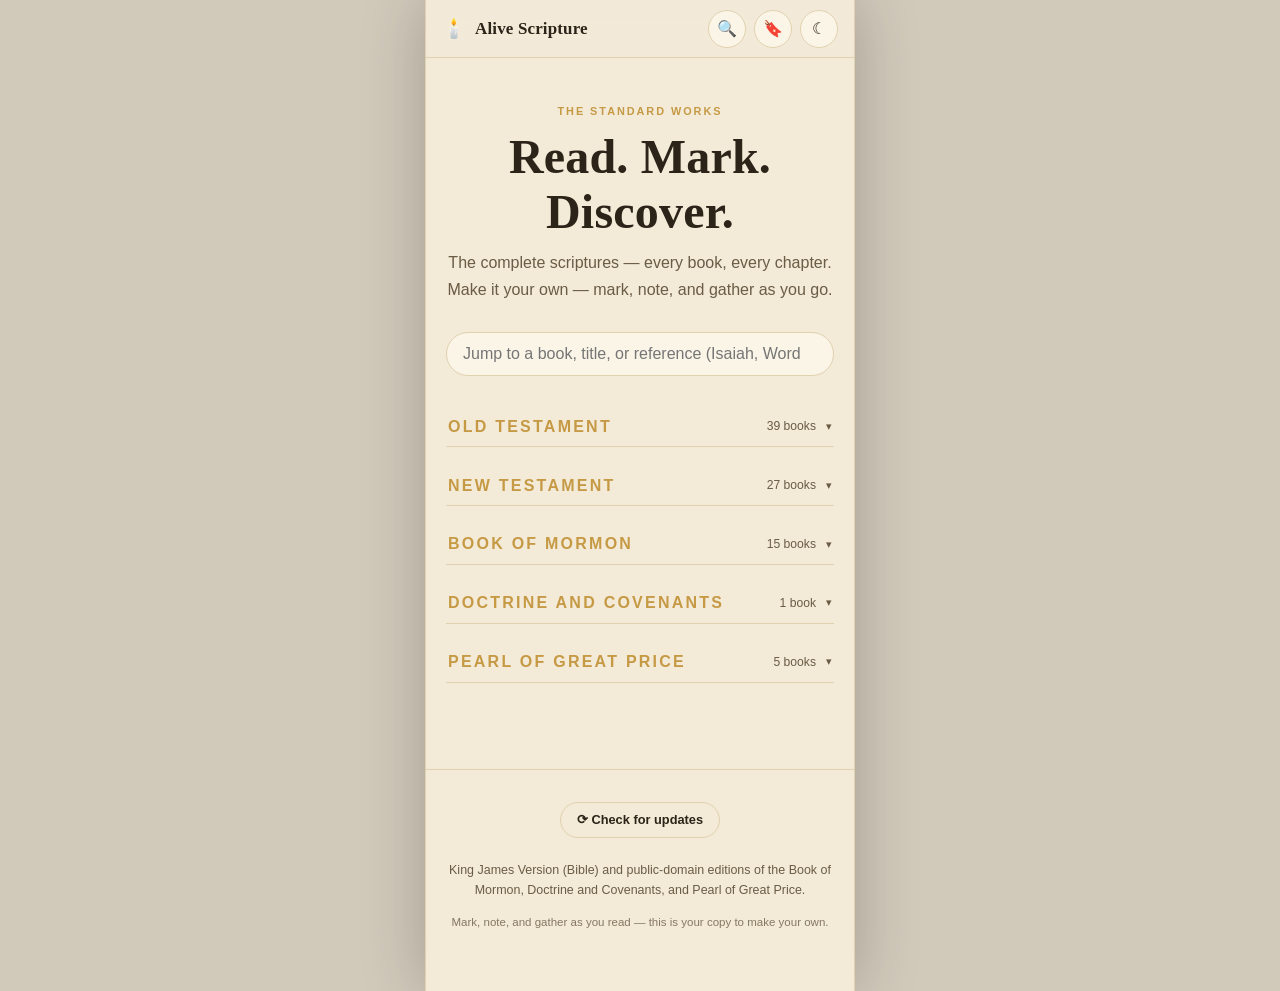
==== index.html @ 00871e20 "deploy 2026-08-01 14:36:02" ====
<!doctype html>
<html lang="en">
  <head>
    <meta charset="UTF-8" />
    <meta name="viewport" content="width=device-width, initial-scale=1.0, viewport-fit=cover" />
    <meta name="theme-color" content="#1c1410" />
    <link rel="apple-touch-icon" href="/apple-touch-icon.png" />
    <meta name="apple-mobile-web-app-capable" content="yes" />
    <meta name="apple-mobile-web-app-status-bar-style" content="black-translucent" />
    <meta name="apple-mobile-web-app-title" content="Scripture" />
    <title>Alive Scripture — read, mark, know</title>
    <meta
      name="description"
      content="Walk through the scriptures visually — scene by scene, character by character — to build memory and testimony of Christ."
    />
    <link rel="icon" href="data:image/svg+xml,%3Csvg xmlns='http://www.w3.org/2000/svg' viewBox='0 0 100 100'%3E%3Ctext y='.9em' font-size='90'%3E%F0%9F%95%AF%EF%B8%8F%3C/text%3E%3C/svg%3E" />
    <script type="module" crossorigin src="/assets/index-D3c5p1Cf.js"></script>
    <link rel="stylesheet" crossorigin href="/assets/index-Du_0ylmI.css">
  <link rel="manifest" href="/manifest.webmanifest"></head>
  <body>
    <div id="app"></div>
  </body>
</html>
---- assets/index-Du_0ylmI.css ----
:root{--king: #c69a45;--prophet: #5b8fb0;--priest: #8a6bbf;--enemy: #b5544a;--people: #6f9668;--glory: #e6c86e;--gold: #c69a45;--gold-soft: #d9b76a;--bg: #f3ead8;--bg-2: #efe3ca;--panel: #fbf5e7;--panel-2: #f6ecd6;--ink: #2c2418;--ink-soft: #6a5c45;--line: #e0d1af;--shadow: 0 8px 30px rgba(60, 44, 20, .12);--scripture: #372c1c;--serif: "Iowan Old Style", "Palatino Linotype", "Book Antiqua", Palatino, Georgia, "Times New Roman", serif;--sans: -apple-system, BlinkMacSystemFont, "Segoe UI", Roboto, Helvetica, Arial, sans-serif;--maxw: 760px;--radius: 16px}@media (prefers-color-scheme: dark){:root{--bg: #14110d;--bg-2: #191510;--panel: #201a13;--panel-2: #262019;--ink: #f0e7d6;--ink-soft: #b3a289;--line: #362c20;--shadow: 0 10px 34px rgba(0, 0, 0, .5);--scripture: #efe4d0;--gold: #d9b76a}}:root[data-theme=dark]{--bg: #14110d;--bg-2: #191510;--panel: #201a13;--panel-2: #262019;--ink: #f0e7d6;--ink-soft: #b3a289;--line: #362c20;--shadow: 0 10px 34px rgba(0, 0, 0, .5);--scripture: #efe4d0;--gold: #d9b76a}:root[data-theme=light]{--bg: #f3ead8;--bg-2: #efe3ca;--panel: #fbf5e7;--panel-2: #f6ecd6;--ink: #2c2418;--ink-soft: #6a5c45;--line: #e0d1af;--shadow: 0 8px 30px rgba(60, 44, 20, .12);--scripture: #372c1c;--gold: #c69a45}*{box-sizing:border-box}html,body{margin:0;padding:0}body{background:radial-gradient(1200px 700px at 50% -10%,var(--bg-2),transparent 70%),var(--bg);color:var(--ink);font-family:var(--sans);line-height:1.6;-webkit-font-smoothing:antialiased;text-rendering:optimizeLegibility;min-height:100vh}h1,h2,h3{font-family:var(--serif);font-weight:600;line-height:1.15;letter-spacing:.2px;margin:0}a{color:inherit;text-decoration:none}button{font:inherit;cursor:pointer}.wrap{max-width:var(--maxw);margin:0 auto;padding:0 20px}.eyebrow{font-family:var(--sans);text-transform:uppercase;letter-spacing:.18em;font-size:.68rem;font-weight:700;color:var(--gold)}.reveal{opacity:0;transform:translateY(18px);transition:opacity .7s ease,transform .7s cubic-bezier(.16,1,.3,1)}.reveal.in{opacity:1;transform:none}@media (prefers-reduced-motion: reduce){.reveal{opacity:1;transform:none;transition:none}}.verse-flash{animation:verseflash 1.8s ease-out;border-radius:6px}@keyframes verseflash{0%,15%{box-shadow:0 0 0 3px var(--gold);background:color-mix(in srgb,var(--gold) 20%,transparent)}to{box-shadow:0 0 0 3px transparent;background:transparent}}@media (min-width: 520px){body{background:color-mix(in srgb,var(--bg) 86%,black)}#app{max-width:430px;margin:0 auto;min-height:100vh;background:var(--bg);border-left:1px solid var(--line);border-right:1px solid var(--line);box-shadow:0 0 60px #00000038}}.bar.svelte-yic9pk{position:sticky;top:0;z-index:50;display:flex;align-items:center;justify-content:space-between;gap:12px;padding:.6rem 16px;background:color-mix(in srgb,var(--bg) 82%,transparent);-webkit-backdrop-filter:blur(12px);backdrop-filter:blur(12px);border-bottom:1px solid var(--line)}.brand.svelte-yic9pk{display:flex;align-items:center;gap:9px;min-width:0;background:none;border:none;padding:0;color:var(--ink);cursor:pointer}.brand.svelte-yic9pk .flame:where(.svelte-yic9pk){font-size:1.2rem;flex:0 0 auto;line-height:1}.brand.svelte-yic9pk .name:where(.svelte-yic9pk){font-family:var(--serif);font-weight:600;font-size:1.06rem;letter-spacing:.01em;white-space:nowrap;overflow:hidden;text-overflow:ellipsis}.right.svelte-yic9pk{display:flex;align-items:center;gap:8px;flex:0 0 auto}.icon.svelte-yic9pk{position:relative;width:38px;height:38px;border-radius:50%;border:1px solid var(--line);background:var(--panel);color:var(--ink);font-size:1rem;display:grid;place-items:center;cursor:pointer;transition:border-color .15s,background .15s}.icon.svelte-yic9pk:hover{border-color:var(--gold)}.icon.active.svelte-yic9pk{border-color:var(--gold);color:var(--gold)}.marks.svelte-yic9pk .glyph:where(.svelte-yic9pk){font-size:1rem}.badge.svelte-yic9pk{position:absolute;top:-5px;right:-5px;min-width:18px;height:18px;padding:0 5px;border-radius:999px;background:var(--gold);color:var(--panel);font-size:.64rem;font-weight:800;display:grid;place-items:center;border:1.5px solid var(--bg)}@media (max-width: 360px){.brand.svelte-yic9pk .name:where(.svelte-yic9pk){display:none}}.lib.svelte-1pli1h7{padding:2.4rem 20px 4rem}.head.svelte-1pli1h7{text-align:center;margin-bottom:1.8rem}.head.svelte-1pli1h7 h1:where(.svelte-1pli1h7){font-size:clamp(2rem,7vw,3rem);margin:.4rem 0 .7rem;color:var(--ink)}.head.svelte-1pli1h7 .sub:where(.svelte-1pli1h7){color:var(--ink-soft);max-width:48ch;margin:0 auto;line-height:1.65}.resume.svelte-1pli1h7{margin-top:1.2rem;background:color-mix(in srgb,var(--gold) 14%,var(--panel));border:1px solid var(--gold);color:var(--ink);padding:8px 16px;border-radius:999px;font-size:.86rem;font-weight:600}.fulltext.svelte-1pli1h7{display:block;width:100%;max-width:560px;margin:-1.4rem auto 1.6rem;background:color-mix(in srgb,var(--gold) 12%,var(--panel));border:1px solid var(--gold);color:var(--ink);border-radius:12px;padding:10px 14px;font-size:.86rem;font-weight:600;text-align:left}.fulltext.svelte-1pli1h7:hover{background:color-mix(in srgb,var(--gold) 20%,var(--panel))}.search.svelte-1pli1h7{display:block;width:100%;max-width:560px;margin:0 auto 2.2rem;padding:12px 16px;font-size:1rem;font-family:var(--sans);color:var(--ink);background:var(--panel);border:1px solid var(--line);border-radius:999px}.search.svelte-1pli1h7:focus{outline:none;border-color:var(--gold)}.loading.svelte-1pli1h7,.nores.svelte-1pli1h7{text-align:center;color:var(--ink-soft)}.vol.svelte-1pli1h7,.rgroup.svelte-1pli1h7{margin-bottom:1.4rem}.vol.svelte-1pli1h7 h2:where(.svelte-1pli1h7),.rgroup.svelte-1pli1h7 h2:where(.svelte-1pli1h7){font-size:1rem;letter-spacing:.14em;text-transform:uppercase;color:var(--gold);font-family:var(--sans);font-weight:700;margin:0}.rgroup.svelte-1pli1h7 h2:where(.svelte-1pli1h7){padding-bottom:.6rem;border-bottom:1px solid var(--line);margin-bottom:1rem}.volhead.svelte-1pli1h7{display:flex;align-items:center;gap:10px;width:100%;text-align:left;background:none;border:none;border-bottom:1px solid var(--line);padding:.4rem 2px .6rem;margin-bottom:1rem;cursor:pointer}.volhead.svelte-1pli1h7 h2:where(.svelte-1pli1h7){flex:1}.volhead.svelte-1pli1h7:hover h2:where(.svelte-1pli1h7){color:var(--ink)}.volhead.svelte-1pli1h7 .volmeta:where(.svelte-1pli1h7){font-size:.76rem;color:var(--ink-soft);white-space:nowrap}.volhead.svelte-1pli1h7 .volcar:where(.svelte-1pli1h7){font-size:.7rem;color:var(--ink-soft);transition:transform .18s}.volhead.svelte-1pli1h7 .volcar.up:where(.svelte-1pli1h7){transform:rotate(180deg)}.books.svelte-1pli1h7{display:grid;grid-template-columns:repeat(auto-fill,minmax(140px,1fr));gap:8px}.book.svelte-1pli1h7{display:flex;flex-direction:column;align-items:flex-start;gap:2px;text-align:left;background:var(--panel);border:1px solid var(--line);border-radius:12px;padding:.7rem .85rem;color:var(--ink);transition:border-color .15s,transform .15s,background .15s}.book.svelte-1pli1h7:hover{border-color:var(--gold);transform:translateY(-2px);background:var(--panel-2)}.book.svelte-1pli1h7 .t:where(.svelte-1pli1h7){font-family:var(--serif);font-size:1.02rem;line-height:1.2}.book.svelte-1pli1h7 .c:where(.svelte-1pli1h7){font-size:.72rem;color:var(--ink-soft)}.rlist.svelte-1pli1h7{list-style:none;margin:0;padding:0;display:grid;gap:6px}.rrow.svelte-1pli1h7{display:flex;align-items:baseline;gap:12px;width:100%;text-align:left;background:var(--panel);border:1px solid var(--line);border-radius:10px;padding:.65rem .9rem;color:var(--ink);transition:border-color .15s,transform .12s}.rrow.svelte-1pli1h7:hover{border-color:var(--gold);transform:translate(3px)}.rrow.svelte-1pli1h7 .rref:where(.svelte-1pli1h7){flex:0 0 auto;min-width:6.5rem;font-size:.74rem;font-weight:700;letter-spacing:.02em;text-transform:uppercase;color:var(--gold)}.rrow.svelte-1pli1h7 .rtitle:where(.svelte-1pli1h7){font-family:var(--serif);font-size:1rem;line-height:1.3}.more.svelte-1pli1h7{font-size:.78rem;color:var(--ink-soft);margin:.8rem 0 0}.browse.svelte-t0ln3d{padding:1.6rem 20px 4rem}.head.svelte-t0ln3d{margin-bottom:1.5rem}.head.svelte-t0ln3d .crumb:where(.svelte-t0ln3d){background:none;border:none;color:var(--ink-soft);padding:0;font-size:.9rem;margin-bottom:1rem}.head.svelte-t0ln3d .crumb:where(.svelte-t0ln3d):hover{color:var(--gold)}.head.svelte-t0ln3d .vol:where(.svelte-t0ln3d){display:block;font-size:.7rem;letter-spacing:.14em;text-transform:uppercase;color:var(--gold);font-weight:700}.head.svelte-t0ln3d h1:where(.svelte-t0ln3d){font-size:clamp(2rem,7vw,2.8rem);margin:.2rem 0 .3rem;color:var(--ink)}.head.svelte-t0ln3d .meta:where(.svelte-t0ln3d){color:var(--ink-soft);font-size:.9rem;margin:0}.head.svelte-t0ln3d .introtoggle:where(.svelte-t0ln3d){margin-top:.8rem;background:none;border:1px solid var(--line);color:var(--ink-soft);border-radius:999px;padding:5px 13px;font-size:.78rem}.head.svelte-t0ln3d .introtoggle:where(.svelte-t0ln3d) span:where(.svelte-t0ln3d){display:inline-block;transition:transform .2s}.head.svelte-t0ln3d .introtoggle:where(.svelte-t0ln3d) span.up:where(.svelte-t0ln3d){transform:rotate(180deg)}.head.svelte-t0ln3d .intro:where(.svelte-t0ln3d){margin:.9rem 0 0;font-family:var(--serif);font-size:.98rem;line-height:1.7;color:var(--ink-soft);max-width:62ch}.nocover.svelte-t0ln3d{color:var(--ink-soft);font-size:.86rem;background:var(--panel);border:1px solid var(--line);border-radius:10px;padding:10px 14px;margin:0 0 1rem}.chapters.svelte-t0ln3d{list-style:none;margin:0;padding:0;display:grid;gap:8px}.chap.svelte-t0ln3d{display:flex;align-items:center;gap:14px;width:100%;text-align:left;background:var(--panel);border:1px solid var(--line);border-radius:12px;padding:.8rem 1rem;color:var(--ink);transition:border-color .15s,transform .12s,background .15s}.chap.svelte-t0ln3d:hover{border-color:var(--gold);transform:translate(3px);background:var(--panel-2)}.chap.untitled.svelte-t0ln3d{opacity:.72}.chap.svelte-t0ln3d .n:where(.svelte-t0ln3d){flex:0 0 auto;width:34px;height:34px;border-radius:9px;display:grid;place-items:center;background:color-mix(in srgb,var(--gold) 16%,var(--panel-2));border:1px solid color-mix(in srgb,var(--gold) 40%,transparent);color:var(--gold);font-family:var(--serif);font-weight:700;font-size:.95rem}.chap.svelte-t0ln3d .t:where(.svelte-t0ln3d){font-family:var(--serif);font-size:1.04rem;line-height:1.3}@media (min-width: 720px){.chapters.svelte-t0ln3d{grid-template-columns:1fr 1fr}}.seg.svelte-1e5zn02{padding:2px 0;box-decoration-break:clone;-webkit-box-decoration-break:clone}.seg.selecting.svelte-1e5zn02{box-shadow:inset 0 0 0 100px color-mix(in srgb,var(--gold) 45%,transparent);border-radius:2px;color:var(--ink)}.w.match.svelte-1e5zn02{outline:2px solid var(--gold);outline-offset:1px;border-radius:3px}.chapter.svelte-1kx97lh{display:grid;grid-template-columns:6px auto minmax(0,1fr);column-gap:9px;row-gap:2px;align-items:start;font-family:var(--serif)}.vrail.svelte-1kx97lh{width:6px;align-self:stretch;background:none;border:none;padding:0;margin-block:-2px;border-radius:0}.vrail.on.svelte-1kx97lh{cursor:pointer;background:color-mix(in srgb,var(--railc) 62%,transparent)}.vrail.rtop.svelte-1kx97lh{margin-top:2px;border-top-left-radius:4px;border-top-right-radius:4px}.vrail.rbottom.svelte-1kx97lh{margin-bottom:2px;border-bottom-left-radius:4px;border-bottom-right-radius:4px}.vrail.fbottom.svelte-1kx97lh{-webkit-mask-image:linear-gradient(to bottom,black 55%,transparent);mask-image:linear-gradient(to bottom,black 55%,transparent)}.vrail.ftop.svelte-1kx97lh{-webkit-mask-image:linear-gradient(to top,black 55%,transparent);mask-image:linear-gradient(to top,black 55%,transparent)}.vnum.svelte-1kx97lh{background:none;border:none;padding:4px 2px 0 0;text-align:right;min-width:1.7rem;font-family:var(--sans);font-size:.72rem;font-weight:700;color:var(--gold);cursor:pointer;align-self:start}.vnum.hasmark.svelte-1kx97lh:after{content:"";display:inline-block;width:4px;height:4px;border-radius:50%;background:var(--gold);vertical-align:super;margin-left:1px}.vtext.svelte-1kx97lh{font-size:1.16rem;line-height:1.8;color:var(--scripture);padding:2px 6px;touch-action:pan-y;-webkit-user-select:none;user-select:none;-webkit-touch-callout:none;cursor:text}.chapter.marking.svelte-1kx97lh .vtext:where(.svelte-1kx97lh){touch-action:none;cursor:crosshair}.mtags.svelte-1kx97lh{grid-column:1/-1;display:flex;flex-wrap:wrap;justify-content:flex-end;gap:6px;margin:8px 4px 0 0;overflow:hidden;padding:4px 2px}.mtag.svelte-1kx97lh{display:inline-flex;align-items:center;gap:6px;font-family:var(--serif);font-style:italic;font-size:.8rem;color:var(--ink);background:color-mix(in srgb,var(--tagc) 14%,var(--panel));border:1px solid color-mix(in srgb,var(--tagc) 55%,transparent);border-radius:999px;padding:3px 12px 4px;cursor:pointer;opacity:0;transform:translate(28px);transition:opacity .55s ease,transform .55s cubic-bezier(.2,.9,.3,1.15)}.mtag.svelte-1kx97lh .mtag-star:where(.svelte-1kx97lh){font-style:normal;font-size:.7rem;color:var(--tagc);animation:none}.mtag.svelte-1kx97lh .mtag-sub:where(.svelte-1kx97lh){font-style:normal;font-family:var(--sans);font-size:.66rem;color:var(--ink-soft)}.mtag.svelte-1kx97lh .mtag-more:where(.svelte-1kx97lh){font-style:normal;font-size:.7rem;color:var(--tagc);margin-left:-2px}.mtag.in.svelte-1kx97lh{opacity:1;transform:none;animation:svelte-1kx97lh-tagglow 1.8s ease .4s}.mtag.in.svelte-1kx97lh .mtag-star:where(.svelte-1kx97lh){animation:svelte-1kx97lh-tagtwinkle 1.8s ease .4s}@keyframes svelte-1kx97lh-tagglow{0%{box-shadow:0 0 0 0 transparent}30%{box-shadow:0 0 16px 3px color-mix(in srgb,var(--tagc) 55%,transparent)}to{box-shadow:0 0 0 0 transparent}}@keyframes svelte-1kx97lh-tagtwinkle{0%,to{transform:scale(1) rotate(0)}35%{transform:scale(1.5) rotate(80deg)}}@media (prefers-reduced-motion: reduce){.mtag.svelte-1kx97lh{opacity:1;transform:none;transition:none}.mtag.in.svelte-1kx97lh{animation:none}}.vmargin.svelte-1kx97lh{display:flex;flex-direction:column;gap:6px;font-family:var(--sans);grid-column:1/-1;margin:2px 0 8px 1.7rem}.vmargin.svelte-1kx97lh:empty{display:none;margin:0}.unote.svelte-1kx97lh{border-left:2px solid #5b8fb0;background:color-mix(in srgb,#5b8fb0 12%,var(--panel));border-radius:0 8px 8px 0;padding:7px 10px}.unote.svelte-1kx97lh .urng:where(.svelte-1kx97lh){display:block;font-size:.62rem;font-weight:700;color:#5b8fb0;margin-bottom:3px}.unote.svelte-1kx97lh .unote-body:where(.svelte-1kx97lh){margin:0 0 4px;font-size:.82rem;line-height:1.5;color:var(--ink);white-space:pre-wrap}.row.svelte-1kx97lh{display:flex;gap:8px;margin-top:6px}.mini.svelte-1kx97lh{background:var(--gold);color:var(--panel);border:none;border-radius:8px;padding:5px 12px;font-size:.78rem;font-weight:700}.mini.ghost.svelte-1kx97lh{background:none;color:var(--ink-soft);border:1px solid var(--line)}.unote.svelte-1kx97lh textarea:where(.svelte-1kx97lh){width:100%;font-family:var(--sans);font-size:.9rem;color:var(--ink);background:var(--panel);border:1px solid var(--gold);border-radius:10px;padding:9px 11px;resize:vertical}.scrim.svelte-1kx97lh{position:fixed;top:0;right:0;bottom:0;left:0;z-index:40;background:transparent;border:none}.scrim.dim.svelte-1kx97lh{background:color-mix(in srgb,var(--bg) 55%,transparent)}.notedrawer.svelte-1kx97lh{position:fixed;left:0;right:0;bottom:0;max-width:430px;margin-inline:auto;z-index:42;display:flex;flex-direction:column;gap:10px;padding:8px 16px calc(16px + env(safe-area-inset-bottom));background:var(--panel);border-top:1px solid var(--line);border-radius:18px 18px 0 0;box-shadow:0 -10px 30px #00000047;animation:svelte-1kx97lh-nd-up .18s ease}@keyframes svelte-1kx97lh-nd-up{0%{transform:translateY(100%)}to{transform:translateY(0)}}.nd-grip.svelte-1kx97lh{width:40px;height:4px;border-radius:999px;background:var(--line);margin:2px auto}.nd-head.svelte-1kx97lh{display:flex;align-items:center;justify-content:space-between}.nd-ref.svelte-1kx97lh{font-family:var(--sans);font-size:.76rem;font-weight:700;letter-spacing:.03em;text-transform:uppercase;color:var(--gold)}.nd-close.svelte-1kx97lh{background:none;border:none;color:var(--ink-soft);font-size:1rem;padding:4px 6px;cursor:pointer}.nd-close.svelte-1kx97lh:hover{color:var(--ink)}.nd-text.svelte-1kx97lh,.nd-group.svelte-1kx97lh{width:100%;font-family:var(--sans);color:var(--ink);background:var(--panel-2);border:1px solid var(--line);border-radius:12px;padding:12px 14px}.nd-text.svelte-1kx97lh:focus,.nd-group.svelte-1kx97lh:focus{outline:none;border-color:var(--gold)}.nd-text.svelte-1kx97lh{font-size:1rem;line-height:1.5;resize:none}.nd-group.svelte-1kx97lh{font-size:.9rem}.nd-actions.svelte-1kx97lh{display:flex;gap:10px;justify-content:flex-end}.nd-cancel.svelte-1kx97lh{background:none;border:1px solid var(--line);color:var(--ink-soft);border-radius:999px;padding:9px 18px;font-size:.88rem;font-weight:600;cursor:pointer}.nd-save.svelte-1kx97lh{background:var(--gold);color:var(--panel);border:none;border-radius:999px;padding:9px 22px;font-size:.88rem;font-weight:700;cursor:pointer}.nd-save.svelte-1kx97lh:disabled{opacity:.5}.sheet.svelte-1kx97lh{position:fixed;left:0;right:0;bottom:0;max-width:430px;margin-inline:auto;z-index:42;display:flex;flex-direction:column;gap:8px;padding:6px 16px calc(12px + env(safe-area-inset-bottom));background:var(--panel);border-top:1px solid var(--line);border-radius:18px 18px 0 0;box-shadow:0 -10px 30px #00000047;animation:svelte-1kx97lh-nd-up .18s ease}.pstyles.svelte-1kx97lh{display:flex;gap:6px}.pstyles.svelte-1kx97lh .ptick:where(.svelte-1kx97lh){font-size:.72rem}.pstyles.svelte-1kx97lh button:where(.svelte-1kx97lh){flex:1;background:var(--panel-2);border:1px solid var(--line);color:var(--ink);border-radius:8px;padding:6px 12px;font-size:.8rem;font-weight:600}.pstyles.svelte-1kx97lh button.on:where(.svelte-1kx97lh){background:var(--gold);color:var(--panel);border-color:var(--gold)}.pcolors.svelte-1kx97lh{display:flex;gap:7px;overflow-x:auto;padding:3px 2px;scrollbar-width:none;-webkit-overflow-scrolling:touch}.pcolors.svelte-1kx97lh::-webkit-scrollbar{display:none}.pdot.svelte-1kx97lh{flex:0 0 30px;width:30px;height:30px;border-radius:50%;border:2px solid transparent;cursor:pointer}.pdot.svelte-1kx97lh:hover{border-color:var(--ink)}.pdot.on.svelte-1kx97lh{border-color:var(--ink);box-shadow:inset 0 0 0 2.5px var(--panel);transform:scale(1.12)}.aspects.svelte-1kx97lh{display:flex;align-items:center;gap:5px}.asp.svelte-1kx97lh{flex:1;display:grid;place-items:center;height:34px;background:var(--panel-2);border:1px solid var(--line);border-radius:8px;color:var(--ink);cursor:pointer}.asp.on.svelte-1kx97lh{border-color:var(--gold);background:color-mix(in srgb,var(--gold) 14%,var(--panel-2))}.asp.svelte-1kx97lh .lp:where(.svelte-1kx97lh){font-size:.85rem;line-height:1;white-space:pre}.asep.svelte-1kx97lh{flex:0 0 1px;height:22px;background:var(--line)}.hicon.svelte-1kx97lh{flex:0 0 auto;width:30px;height:30px;border-radius:50%;border:1px solid var(--line);background:none;color:var(--ink-soft);font-size:.85rem;display:grid;place-items:center;cursor:pointer}.hicon.on.svelte-1kx97lh,.hicon.svelte-1kx97lh:hover{border-color:var(--gold);color:var(--gold)}.edesc.svelte-1kx97lh{width:100%;font-family:var(--sans);font-size:.88rem;line-height:1.45;color:var(--ink);background:var(--panel-2);border:1px solid var(--line);border-radius:10px;padding:9px 12px;resize:none}.edesc.svelte-1kx97lh:focus{outline:none;border-color:var(--gold)}.ename.svelte-1kx97lh{width:100%;font-family:var(--sans);font-size:.92rem;color:var(--ink);background:var(--panel-2);border:1px solid var(--line);border-radius:10px;padding:9px 12px}.ename.svelte-1kx97lh:focus{outline:none;border-color:var(--gold)}.prow.svelte-1kx97lh{display:flex;gap:8px;align-items:center;justify-content:flex-end}.pbtn.svelte-1kx97lh{background:none;border:1px solid var(--gold);color:var(--ink);border-radius:999px;padding:8px 16px;font-size:.85rem;font-weight:600}.pbtn.on.svelte-1kx97lh{background:color-mix(in srgb,var(--gold) 18%,var(--panel))}.pbtn.danger.svelte-1kx97lh{border-color:var(--enemy);color:var(--enemy)}.nblist.svelte-1kx97lh{display:flex;flex-direction:column;gap:4px;max-height:40vh;overflow-y:auto;min-width:220px}.nbrow.svelte-1kx97lh{display:flex;align-items:center;gap:8px;background:var(--panel-2);border:1px solid var(--line);border-radius:8px;padding:7px 10px;color:var(--ink);text-align:left}.nbrow.on.svelte-1kx97lh{border-color:var(--gold);background:color-mix(in srgb,var(--gold) 12%,var(--panel-2))}.nbdot.svelte-1kx97lh{width:12px;height:12px;border-radius:50%;flex:0 0 auto}.nbname.svelte-1kx97lh{flex:1;font-size:.86rem;font-weight:600;overflow:hidden;text-overflow:ellipsis;white-space:nowrap}.nbtick.svelte-1kx97lh{color:var(--gold);font-weight:700}.nbempty.svelte-1kx97lh{font-size:.8rem;color:var(--ink-soft);margin:2px 0}.nbnew.svelte-1kx97lh{display:flex;gap:6px}.nbnew.svelte-1kx97lh input:where(.svelte-1kx97lh){flex:1;min-width:0;padding:7px 10px;font-size:.86rem;font-family:var(--sans);color:var(--ink);background:var(--panel-2);border:1px solid var(--line);border-radius:8px}.nbnew.svelte-1kx97lh input:where(.svelte-1kx97lh):focus{outline:none;border-color:var(--gold)}.reader.svelte-1prxgx1{padding-bottom:6rem}.chapbar.svelte-1prxgx1{position:sticky;top:50px;z-index:12;display:flex;align-items:center;justify-content:space-between;gap:10px;padding-top:.7rem;padding-bottom:.7rem;background:linear-gradient(var(--bg) 70%,transparent)}.nav.svelte-1prxgx1{flex:0 0 auto;width:40px;height:40px;border-radius:50%;border:1px solid var(--line);background:var(--panel);color:var(--ink);font-size:1.3rem;line-height:1}.nav.svelte-1prxgx1:disabled{opacity:.3}.nav.svelte-1prxgx1:not(:disabled):hover{border-color:var(--gold)}.title.svelte-1prxgx1{flex:1;color:var(--ink);display:flex;flex-direction:column;align-items:center;gap:1px}.title.svelte-1prxgx1 .bk:where(.svelte-1prxgx1){background:none;border:none;color:var(--ink);font-family:var(--serif);font-size:1.35rem;font-weight:600;line-height:1.1;cursor:pointer}.title.svelte-1prxgx1 .bk:where(.svelte-1prxgx1):hover{color:var(--gold)}.title.svelte-1prxgx1 .ch:where(.svelte-1prxgx1){background:none;border:none;color:var(--ink-soft);font-size:.78rem;cursor:pointer}.title.svelte-1prxgx1 .ch:where(.svelte-1prxgx1) .car:where(.svelte-1prxgx1){font-size:.6rem;display:inline-block;transition:transform .2s}.title.svelte-1prxgx1 .ch:where(.svelte-1prxgx1) .car.up:where(.svelte-1prxgx1){transform:rotate(180deg)}.chaptitle.svelte-1prxgx1{text-align:center;font-family:var(--serif);font-style:italic;color:var(--gold);font-size:1rem;margin:.2rem auto .4rem}.chapgrid.svelte-1prxgx1{display:grid;grid-template-columns:repeat(auto-fill,minmax(44px,1fr));gap:6px;padding-top:.4rem;padding-bottom:.9rem}.cg.svelte-1prxgx1{aspect-ratio:1;border:1px solid var(--line);background:var(--panel);color:var(--ink);border-radius:8px;font-family:var(--serif);font-size:.95rem;position:relative}.cg.cur.svelte-1prxgx1{background:var(--gold);color:var(--panel);border-color:var(--gold)}.page.svelte-1prxgx1{padding-top:.6rem}.stories.svelte-1prxgx1{margin:0 0 1.2rem;border:1px solid var(--line);border-radius:12px;background:var(--panel);overflow:hidden}.stories.open.svelte-1prxgx1{border-color:color-mix(in srgb,var(--gold) 45%,var(--line))}.st-toggle.svelte-1prxgx1{display:flex;align-items:center;gap:9px;width:100%;text-align:left;background:none;border:none;padding:11px 14px;color:var(--ink);cursor:pointer}.st-toggle.svelte-1prxgx1 .st-ic:where(.svelte-1prxgx1){font-size:.95rem}.st-toggle.svelte-1prxgx1 .st-label:where(.svelte-1prxgx1){flex:1;font-family:var(--sans);font-size:.86rem;font-weight:600}.st-toggle.svelte-1prxgx1 .st-count:where(.svelte-1prxgx1){font-size:.7rem;font-weight:700;color:var(--panel);background:var(--gold);border-radius:999px;min-width:20px;height:20px;display:grid;place-items:center;padding:0 6px}.st-toggle.svelte-1prxgx1 .st-car:where(.svelte-1prxgx1){font-size:.7rem;color:var(--ink-soft);transition:transform .18s}.st-toggle.svelte-1prxgx1 .st-car.up:where(.svelte-1prxgx1){transform:rotate(180deg)}.st-list.svelte-1prxgx1{display:flex;flex-direction:column;gap:10px;padding:2px 14px 14px}.st-card.svelte-1prxgx1{display:flex;flex-direction:column;gap:4px}.st-ref.svelte-1prxgx1{align-self:flex-start;background:none;border:none;padding:0;font-family:var(--sans);font-size:.72rem;font-weight:700;letter-spacing:.04em;text-transform:uppercase;color:var(--gold);cursor:pointer}.st-ref.svelte-1prxgx1:hover{text-decoration:underline}.st-text.svelte-1prxgx1{margin:0;font-family:var(--serif);font-size:.95rem;line-height:1.6;color:var(--ink)}.st-fine.svelte-1prxgx1{margin:4px 0 0;font-size:.72rem;color:var(--ink-soft)}.loading.svelte-1prxgx1{color:var(--ink-soft);text-align:center;padding:2rem 0}.foot.svelte-1prxgx1{display:flex;justify-content:space-between;gap:12px;margin-top:2rem}.fbtn.svelte-1prxgx1{background:var(--panel);border:1px solid var(--line);color:var(--ink);border-radius:10px;padding:10px 16px;font-size:.9rem}.fbtn.svelte-1prxgx1:disabled{opacity:.3}.fbtn.svelte-1prxgx1:not(:disabled):hover{border-color:var(--gold)}.dock.svelte-1prxgx1{position:fixed;left:0;right:0;bottom:0;max-width:430px;margin-inline:auto;z-index:25;display:flex;flex-direction:column;align-items:center;gap:8px;padding:8px 12px calc(8px + env(safe-area-inset-bottom));background:linear-gradient(transparent,var(--bg) 22%);pointer-events:none}.dock.svelte-1prxgx1>:where(.svelte-1prxgx1){pointer-events:auto}.toolbar.svelte-1prxgx1{display:flex;align-items:center;gap:10px;padding:6px 6px 6px 14px;background:var(--panel);border:1px solid var(--line);border-radius:999px;box-shadow:var(--shadow)}.palette.svelte-1prxgx1{display:flex;align-items:center;justify-content:space-between;gap:10px;width:min(94vw,460px);padding:8px 10px 8px 14px;background:var(--panel);border:1px solid var(--line);border-radius:14px;box-shadow:var(--shadow)}.parm.svelte-1prxgx1{font-size:.78rem;color:var(--ink-soft);line-height:1.35}.pundo.svelte-1prxgx1{flex:0 0 auto;border:1px solid var(--line);background:var(--panel-2);color:var(--ink);border-radius:999px;padding:5px 12px;font-size:.8rem;font-weight:600}.pundo.svelte-1prxgx1:disabled{opacity:.4}.tb.svelte-1prxgx1{display:inline-flex;align-items:center;gap:6px;border:none;background:none;color:var(--ink);padding:8px 16px;border-radius:999px;font-size:.88rem;font-weight:600}.tb.on.svelte-1prxgx1{background:var(--gold);color:var(--panel)}.findbar.svelte-1prxgx1{display:flex;align-items:center;gap:6px;width:min(94vw,460px);padding:6px 8px 6px 12px;background:var(--panel);border:1px solid var(--line);border-radius:14px;box-shadow:var(--shadow)}.findinput.svelte-1prxgx1{flex:1;min-width:0;border:none;background:none;color:var(--ink);font-size:.95rem;font-family:var(--sans)}.findinput.svelte-1prxgx1:focus{outline:none}.count.svelte-1prxgx1{font-size:.76rem;color:var(--gold);font-weight:700;min-width:1.4rem;text-align:center}.fnav.svelte-1prxgx1{width:30px;height:30px;border-radius:8px;border:1px solid var(--line);background:var(--panel-2);color:var(--ink)}.fnav.svelte-1prxgx1:disabled{opacity:.3}.results-btn.svelte-1prxgx1{width:30px;height:30px;border-radius:8px;border:1px solid var(--line);background:var(--panel-2);color:var(--ink);font-size:.9rem}.results-btn.svelte-1prxgx1:disabled{opacity:.3}.hl-all.svelte-1prxgx1{position:relative}.hl-btn.svelte-1prxgx1{background:var(--gold);color:var(--panel);border:none;border-radius:999px;padding:7px 12px;font-size:.78rem;font-weight:700;white-space:nowrap}.hl-btn.svelte-1prxgx1:disabled{opacity:.4}.scope.svelte-1prxgx1{position:absolute;right:0;bottom:calc(100% + 8px);display:flex;flex-direction:column;background:var(--panel);border:1px solid var(--line);border-radius:12px;box-shadow:var(--shadow);overflow:hidden}.scope.svelte-1prxgx1 button:where(.svelte-1prxgx1){background:none;border:none;color:var(--ink);padding:10px 16px;font-size:.85rem;text-align:left;white-space:nowrap}.scope.svelte-1prxgx1 button:where(.svelte-1prxgx1):hover{background:var(--panel-2)}.toast.svelte-1prxgx1{max-width:92vw;background:var(--ink);color:var(--bg);border:none;border-radius:10px;padding:9px 14px;font-size:.82rem;text-align:left;box-shadow:var(--shadow)}.toast.svelte-1prxgx1 .x:where(.svelte-1prxgx1){opacity:.6;margin-left:6px}.marks.svelte-beadr8{padding:1.6rem 20px 4rem}.head.svelte-beadr8{margin-bottom:1.6rem}.head.svelte-beadr8 .crumb:where(.svelte-beadr8){background:none;border:none;color:var(--ink-soft);padding:0;font-size:.9rem;margin-bottom:1rem}.head.svelte-beadr8 .crumb:where(.svelte-beadr8):hover{color:var(--gold)}.head.svelte-beadr8 h1:where(.svelte-beadr8){font-size:clamp(2rem,7vw,2.6rem);margin:0 0 .3rem;color:var(--ink)}.head.svelte-beadr8 .meta:where(.svelte-beadr8){color:var(--ink-soft);font-size:.9rem;margin:0 0 1rem}.backup.svelte-beadr8{display:flex;gap:10px;flex-wrap:wrap}.btn.svelte-beadr8{background:var(--gold);color:var(--panel);border:none;border-radius:999px;padding:9px 16px;font-size:.88rem;font-weight:700}.btn.ghost.svelte-beadr8{background:none;color:var(--ink);border:1px solid var(--gold)}.btn.danger.svelte-beadr8{background:none;color:var(--enemy);border:1px solid var(--enemy)}.confirm.svelte-beadr8{margin:.9rem 0 0;padding:12px 14px;border:1px solid var(--enemy);border-radius:12px;background:color-mix(in srgb,var(--enemy) 8%,var(--panel))}.confirm.svelte-beadr8 p:where(.svelte-beadr8){margin:0 0 .7rem;font-size:.88rem;color:var(--ink);line-height:1.5}.confirm.svelte-beadr8 .crow:where(.svelte-beadr8){display:flex;gap:8px}.hlhint.svelte-beadr8{font-size:.78rem;color:var(--ink-soft);margin:-.4rem 0 .9rem;line-height:1.5}.msg.svelte-beadr8{margin:.9rem 0 0;font-size:.86rem;color:var(--ink);background:color-mix(in srgb,var(--gold) 12%,var(--panel));border:1px solid var(--line);border-radius:8px;padding:8px 12px}.hint.svelte-beadr8{margin:.9rem 0 0;font-size:.78rem;color:var(--ink-soft);line-height:1.5}.empty.svelte-beadr8{color:var(--ink-soft);line-height:1.6;background:var(--panel);border:1px solid var(--line);border-radius:12px;padding:1.2rem}section.svelte-beadr8{margin-bottom:2rem}section.svelte-beadr8 h2:where(.svelte-beadr8){font-size:.95rem;letter-spacing:.14em;text-transform:uppercase;color:var(--gold);font-family:var(--sans);font-weight:700;padding-bottom:.5rem;border-bottom:1px solid var(--line);margin-bottom:.9rem}.grouphd.svelte-beadr8{display:flex;align-items:center;gap:8px;font-family:var(--serif);font-size:1.05rem;color:var(--ink);margin:1.1rem 0 .6rem}.grouphd.muted.svelte-beadr8{color:var(--ink-soft);font-size:.9rem}.grouphd.svelte-beadr8 .gname:where(.svelte-beadr8){flex:1}.grouphd.svelte-beadr8 .gdot:where(.svelte-beadr8){width:14px;height:14px;border-radius:4px}.grouphd.svelte-beadr8 .gedit:where(.svelte-beadr8){background:none;border:1px solid var(--line);border-radius:8px;color:var(--ink-soft);width:30px;height:26px;font-size:.8rem}.grouphd.svelte-beadr8 .gedit:where(.svelte-beadr8):hover{border-color:var(--gold);color:var(--gold)}.list.svelte-beadr8{list-style:none;margin:0;padding:0;display:grid;gap:8px}li.svelte-beadr8{display:flex;align-items:stretch;gap:6px}.notecard.svelte-beadr8{flex-direction:column;gap:0}.notetop.svelte-beadr8{display:flex;align-items:stretch;gap:6px}.row.svelte-beadr8{flex:1;display:flex;flex-direction:column;gap:4px;text-align:left;background:var(--panel);border:1px solid var(--line);border-radius:12px;padding:.75rem .95rem;color:var(--ink);transition:border-color .15s}.row.svelte-beadr8:hover{border-color:var(--gold)}.row.svelte-beadr8 .ref:where(.svelte-beadr8){font-size:.72rem;font-weight:700;letter-spacing:.03em;text-transform:uppercase;color:var(--gold);display:flex;align-items:center;gap:6px}.row.svelte-beadr8 .body:where(.svelte-beadr8){font-family:var(--serif);font-size:1rem;line-height:1.4;white-space:pre-wrap}.actions.svelte-beadr8{display:flex;flex-direction:column;gap:6px}.gchip.svelte-beadr8,.del.svelte-beadr8{flex:0 0 auto;width:34px;min-height:30px;background:var(--panel);border:1px solid var(--line);border-radius:10px;color:var(--ink-soft);font-size:.85rem}.del.svelte-beadr8:hover{border-color:var(--enemy);color:var(--enemy)}.gchip.svelte-beadr8:hover{border-color:var(--gold);color:var(--gold)}.ginput.svelte-beadr8{display:flex;gap:6px;margin:6px 0 0}.ginput.svelte-beadr8 input:where(.svelte-beadr8){flex:1;font-family:var(--sans);font-size:.85rem;color:var(--ink);background:var(--panel);border:1px solid var(--gold);border-radius:8px;padding:7px 10px}.mini.svelte-beadr8{background:var(--gold);color:var(--panel);border:none;border-radius:8px;padding:6px 12px;font-size:.78rem;font-weight:700}.sgcard.svelte-beadr8,.nbcard.svelte-beadr8{flex-direction:column;gap:0}.nbcreate.svelte-beadr8{margin-top:12px}.edesc-line.svelte-beadr8{font-size:.85rem!important;color:var(--ink-soft);font-style:italic}.diag.svelte-beadr8{margin-top:2.5rem}.diagbtn.svelte-beadr8{background:none;border:1px solid var(--line);color:var(--ink-soft);border-radius:999px;padding:7px 14px;font-size:.8rem;font-weight:600}.diagbtn.svelte-beadr8:hover{border-color:var(--gold);color:var(--gold)}.diagpanel.svelte-beadr8{margin-top:10px;padding:12px 14px;background:var(--panel);border:1px solid var(--line);border-radius:12px;font-size:.8rem;color:var(--ink-soft);display:flex;flex-direction:column;gap:6px}.diagpanel.svelte-beadr8 p:where(.svelte-beadr8){margin:0}.diagpanel.svelte-beadr8 code:where(.svelte-beadr8){font-size:.72rem;word-break:break-all;color:var(--ink)}.diagpanel.svelte-beadr8 .diagok:where(.svelte-beadr8){color:var(--gold);font-weight:600}.diagpanel.svelte-beadr8 .diagbad:where(.svelte-beadr8){color:var(--enemy)}.diagpanel.svelte-beadr8 .mini:where(.svelte-beadr8){align-self:flex-start}.nbhead.svelte-beadr8{font-size:.8rem;font-weight:700;color:var(--ink)}.nbrow.svelte-beadr8{display:flex;align-items:center;gap:8px;background:var(--panel-2);border:1px solid var(--line);border-radius:8px;padding:8px 10px;color:var(--ink);text-align:left}.nbrow.on.svelte-beadr8{border-color:var(--gold);background:color-mix(in srgb,var(--gold) 12%,var(--panel-2))}.nbdot.svelte-beadr8{width:12px;height:12px;border-radius:50%;flex:0 0 auto}.nbname.svelte-beadr8{flex:1;font-size:.88rem;font-weight:600;overflow:hidden;text-overflow:ellipsis;white-space:nowrap}.nbtick.svelte-beadr8{color:var(--gold);font-weight:700}.gchip.on.svelte-beadr8{border-color:var(--gold);color:var(--gold)}.sgedit.svelte-beadr8{display:flex;flex-direction:column;gap:10px;margin-top:8px;padding:12px;background:var(--panel);border:1px solid var(--line);border-radius:12px}.palette-row.svelte-beadr8{display:flex;flex-wrap:wrap;gap:6px}.dot.svelte-beadr8{width:26px;height:26px;border-radius:50%;border:2px solid transparent}.dot.on.svelte-beadr8{border-color:var(--ink)}.reopen.svelte-beadr8{background:none;border:1px solid var(--gold);color:var(--ink);border-radius:999px;padding:7px 14px;font-size:.82rem;font-weight:600;align-self:flex-start}.vchip.svelte-beadr8{display:inline-block;width:16px;height:16px;border-radius:4px}.search.svelte-1002zyw{padding:1.6rem 20px 4rem}header.svelte-1002zyw{margin-bottom:1.3rem}header.svelte-1002zyw .crumb:where(.svelte-1002zyw){background:none;border:none;color:var(--ink-soft);padding:0;font-size:.9rem;margin-bottom:.9rem}header.svelte-1002zyw .crumb:where(.svelte-1002zyw):hover{color:var(--gold)}header.svelte-1002zyw h1:where(.svelte-1002zyw){font-size:clamp(1.8rem,6vw,2.4rem);margin:0 0 .3rem;color:var(--ink)}header.svelte-1002zyw .sub:where(.svelte-1002zyw){color:var(--ink-soft);margin:0;line-height:1.6}.controls.svelte-1002zyw{display:flex;flex-direction:column;gap:8px;margin-bottom:1.2rem}.q.svelte-1002zyw{width:100%;padding:12px 16px;font-size:1rem;font-family:var(--sans);color:var(--ink);background:var(--panel);border:1px solid var(--line);border-radius:12px}.q.svelte-1002zyw:focus{outline:none;border-color:var(--gold)}.row2.svelte-1002zyw{display:flex;gap:8px}.scope.svelte-1002zyw{flex:1;min-width:0;padding:11px 12px;font-size:.9rem;font-family:var(--sans);color:var(--ink);background:var(--panel);border:1px solid var(--line);border-radius:12px}.go.svelte-1002zyw{flex:0 0 auto;background:var(--gold);color:var(--panel);border:none;border-radius:12px;padding:0 20px;font-weight:700;font-size:.9rem}.go.svelte-1002zyw:disabled{opacity:.5}.status.svelte-1002zyw{display:flex;flex-wrap:wrap;align-items:center;justify-content:space-between;gap:10px;padding:10px 12px;background:var(--panel);border:1px solid var(--line);border-radius:10px;margin-bottom:1rem;font-size:.9rem;color:var(--ink-soft)}.status.svelte-1002zyw b:where(.svelte-1002zyw){color:var(--gold)}.spin.svelte-1002zyw{color:var(--ink)}.pen.svelte-1002zyw{display:flex;flex-direction:column;gap:8px;padding:12px;background:var(--panel);border:1px solid var(--line);border-radius:10px;margin-bottom:1rem}.pstyles.svelte-1002zyw,.plines.svelte-1002zyw,.pweights.svelte-1002zyw{display:grid;gap:6px}.pstyles.svelte-1002zyw button:where(.svelte-1002zyw),.plines.svelte-1002zyw button:where(.svelte-1002zyw),.pweights.svelte-1002zyw button:where(.svelte-1002zyw){background:var(--panel-2);border:1px solid var(--line);color:var(--ink);border-radius:8px;padding:7px 4px;font-size:.78rem;font-weight:600;white-space:nowrap}.pstyles.svelte-1002zyw button.on:where(.svelte-1002zyw),.plines.svelte-1002zyw button.on:where(.svelte-1002zyw),.pweights.svelte-1002zyw button.on:where(.svelte-1002zyw){border-color:var(--gold);background:color-mix(in srgb,var(--gold) 14%,var(--panel-2))}.pstyles.svelte-1002zyw{grid-template-columns:repeat(2,1fr)}.plines.svelte-1002zyw{grid-template-columns:repeat(5,1fr)}.pweights.svelte-1002zyw{grid-template-columns:repeat(3,1fr)}.pcolors.svelte-1002zyw{display:grid;grid-template-columns:repeat(10,1fr);gap:7px 6px}.dot.svelte-1002zyw{width:100%;aspect-ratio:1;border-radius:50%;border:2px solid transparent}.dot.on.svelte-1002zyw{border-color:var(--ink);box-shadow:inset 0 0 0 2.5px var(--panel);transform:scale(1.12)}.hlbtn.svelte-1002zyw{background:var(--gold);color:var(--panel);border:none;border-radius:999px;padding:7px 14px;font-size:.8rem;font-weight:700}.hlbtn.svelte-1002zyw:disabled{opacity:.5}.toast.svelte-1002zyw{background:color-mix(in srgb,var(--gold) 14%,var(--panel));border:1px solid var(--gold);border-radius:10px;padding:9px 13px;font-size:.86rem;color:var(--ink);margin:0 0 1rem}.hits.svelte-1002zyw{list-style:none;margin:0;padding:0;display:grid;gap:8px}.hits.svelte-1002zyw button:where(.svelte-1002zyw){width:100%;text-align:left;display:flex;flex-direction:column;gap:4px;background:var(--panel);border:1px solid var(--line);border-radius:12px;padding:.75rem .95rem;color:var(--ink)}.hits.svelte-1002zyw button:where(.svelte-1002zyw):hover{border-color:var(--gold)}.hits.svelte-1002zyw .ref:where(.svelte-1002zyw){font-size:.72rem;font-weight:700;letter-spacing:.03em;text-transform:uppercase;color:var(--gold)}.hits.svelte-1002zyw .vt:where(.svelte-1002zyw){font-family:var(--serif);font-size:1.02rem;line-height:1.5;color:var(--scripture)}.hits.svelte-1002zyw mark:where(.svelte-1002zyw){background:color-mix(in srgb,var(--gold) 45%,transparent);color:inherit;border-radius:3px;padding:0 1px}.none.svelte-1002zyw{color:var(--ink-soft);text-align:center;padding:2rem 0}.mded.svelte-z78kfo{display:flex;flex-direction:column;gap:8px}.bar.svelte-z78kfo{display:flex;align-items:center;gap:5px}.tbn.svelte-z78kfo{min-width:38px;height:34px;border-radius:8px;border:1px solid var(--line);background:var(--panel);color:var(--ink);font-size:.9rem;display:grid;place-items:center;cursor:pointer}.tbn.on.svelte-z78kfo{border-color:var(--gold);background:color-mix(in srgb,var(--gold) 16%,var(--panel))}.tbn.mono.svelte-z78kfo{font-family:ui-monospace,monospace;font-size:.72rem}.sp.svelte-z78kfo{flex:1}.rich.svelte-z78kfo{min-height:9rem;max-height:45vh;overflow-y:auto;background:var(--panel);border:1px solid var(--line);border-radius:12px;padding:12px 14px;font-family:var(--serif);font-size:1.02rem;line-height:1.7;color:var(--ink);overflow-wrap:break-word}.rich.svelte-z78kfo:focus{outline:none;border-color:var(--gold)}.rich.svelte-z78kfo:empty:before{content:attr(data-placeholder);color:var(--ink-soft);pointer-events:none}.rich.svelte-z78kfo h1,.rich.svelte-z78kfo h2{font-size:1.4rem;margin:.35em 0;line-height:1.25}.rich.svelte-z78kfo h3{font-size:1.18rem;margin:.35em 0}.rich.svelte-z78kfo h4{font-size:1.05rem;margin:.35em 0}.rich.svelte-z78kfo p{margin:.45em 0}.rich.svelte-z78kfo a{color:var(--gold);text-decoration:underline}.rich.svelte-z78kfo ul{margin:.45em 0;padding-left:1.3em}.rich.svelte-z78kfo blockquote{margin:.5em 0;padding:2px 0 2px 12px;border-left:3px solid var(--gold);color:var(--ink-soft);font-style:italic}.rich.svelte-z78kfo code{font-family:ui-monospace,monospace;font-size:.86em;background:var(--panel-2);border:1px solid var(--line);border-radius:5px;padding:1px 5px}.rawta.svelte-z78kfo{width:100%;min-height:9rem;font-family:ui-monospace,monospace;font-size:.88rem;line-height:1.55;color:var(--ink);background:var(--panel);border:1px solid var(--line);border-radius:12px;padding:12px 14px;resize:vertical}.rawta.svelte-z78kfo:focus{outline:none;border-color:var(--gold)}.row.svelte-z78kfo{display:flex;gap:8px;justify-content:flex-end}.mini.svelte-z78kfo{background:var(--gold);color:var(--panel);border:none;border-radius:999px;padding:8px 18px;font-size:.84rem;font-weight:700}.mini.ghost.svelte-z78kfo{background:none;color:var(--ink-soft);border:1px solid var(--line)}.nbview.svelte-jd78hw{padding:1.4rem 20px 4rem}.missing.svelte-jd78hw{color:var(--ink-soft);padding:2rem 0}.head.svelte-jd78hw{margin-bottom:1.2rem}.head.svelte-jd78hw .crumb:where(.svelte-jd78hw){background:none;border:none;color:var(--ink-soft);padding:0;font-size:.9rem;margin-bottom:.8rem}.head.svelte-jd78hw .crumb:where(.svelte-jd78hw):hover{color:var(--gold)}.head.svelte-jd78hw h1:where(.svelte-jd78hw){display:flex;align-items:center;gap:10px;font-size:clamp(1.7rem,6vw,2.2rem);margin:0 0 .7rem;color:var(--ink)}.head.svelte-jd78hw h1:where(.svelte-jd78hw) .ndot:where(.svelte-jd78hw){width:14px;height:14px;border-radius:5px;flex:0 0 auto}.head.svelte-jd78hw .arr:where(.svelte-jd78hw){background:none;border:1px solid var(--line);color:var(--ink-soft);border-radius:999px;padding:6px 14px;font-size:.8rem;font-weight:600}.head.svelte-jd78hw .arr.on:where(.svelte-jd78hw),.head.svelte-jd78hw .arr:where(.svelte-jd78hw):hover{border-color:var(--gold);color:var(--gold)}.empty.svelte-jd78hw{color:var(--ink-soft);line-height:1.6;background:var(--panel);border:1px solid var(--line);border-radius:12px;padding:1.1rem}.blocks.svelte-jd78hw{display:flex;flex-direction:column;gap:18px;margin-bottom:1.6rem}.block.svelte-jd78hw{position:relative}.block.arranging.svelte-jd78hw{border:1px dashed var(--line);border-radius:12px;padding:10px}.btools.svelte-jd78hw{display:flex;gap:6px;justify-content:flex-end;margin-bottom:8px}.btools.svelte-jd78hw .bt:where(.svelte-jd78hw){width:34px;height:30px;border-radius:8px;border:1px solid var(--line);background:var(--panel);color:var(--ink);font-size:.85rem}.btools.svelte-jd78hw .bt:where(.svelte-jd78hw):disabled{opacity:.3}.btools.svelte-jd78hw .bt.danger:where(.svelte-jd78hw){color:var(--enemy);border-color:color-mix(in srgb,var(--enemy) 50%,var(--line))}.passage.svelte-jd78hw{background:var(--panel);border:1px solid var(--line);border-left:3px solid var(--gold);border-radius:4px 12px 12px 4px;padding:.8rem 1rem}.pref.svelte-jd78hw{background:none;border:none;padding:0;font-family:var(--sans);font-size:.74rem;font-weight:700;letter-spacing:.04em;text-transform:uppercase;color:var(--gold);margin-bottom:.5rem;cursor:pointer}.pref.svelte-jd78hw:hover{text-decoration:underline}.pverses.svelte-jd78hw{display:flex;flex-direction:column;gap:6px}.pv.svelte-jd78hw{margin:0;font-family:var(--serif);font-size:1.05rem;line-height:1.75;color:var(--scripture)}.pv.svelte-jd78hw .pvn:where(.svelte-jd78hw){font-family:var(--sans);font-size:.68rem;font-weight:700;color:var(--gold);margin-right:7px;vertical-align:super}.pnote.svelte-jd78hw{margin:0;font-family:var(--serif);font-size:1rem;line-height:1.6;color:var(--ink);border-left:2px solid #5b8fb0;padding-left:10px}.loading.svelte-jd78hw{color:var(--ink-soft);font-size:.85rem}.md.svelte-jd78hw{font-family:var(--serif);font-size:1.02rem;line-height:1.7;color:var(--ink);overflow-wrap:break-word}.md.svelte-jd78hw h2,.md.svelte-jd78hw h3,.md.svelte-jd78hw h4{font-family:var(--serif);color:var(--ink);margin:.4em 0 .35em;line-height:1.25}.md.svelte-jd78hw h2{font-size:1.45rem}.md.svelte-jd78hw h3{font-size:1.2rem}.md.svelte-jd78hw h4{font-size:1.05rem}.md.svelte-jd78hw p{margin:.5em 0}.md.svelte-jd78hw a{color:var(--gold);text-decoration:underline}.md.svelte-jd78hw ul{margin:.5em 0;padding-left:1.3em}.md.svelte-jd78hw blockquote{margin:.6em 0;padding:2px 0 2px 12px;border-left:3px solid var(--gold);color:var(--ink-soft);font-style:italic}.md.svelte-jd78hw code{font-family:ui-monospace,monospace;font-size:.86em;background:var(--panel);border:1px solid var(--line);border-radius:5px;padding:1px 5px}.bimg.svelte-jd78hw{display:block;width:100%;border-radius:12px;border:1px solid var(--line)}.yt.svelte-jd78hw{position:relative;width:100%;aspect-ratio:16/9;border-radius:12px;overflow:hidden;border:1px solid var(--line);background:#000}.yt.svelte-jd78hw iframe:where(.svelte-jd78hw){position:absolute;top:0;right:0;bottom:0;left:0;width:100%;height:100%}.addbar.svelte-jd78hw{display:flex;gap:8px}.add.svelte-jd78hw{flex:1;background:var(--panel);border:1px solid var(--line);color:var(--ink);border-radius:12px;padding:11px 0;font-size:.88rem;font-weight:600}.add.svelte-jd78hw:hover{border-color:var(--gold)}.addhint.svelte-jd78hw{margin:.7rem 0 0;font-size:.75rem;color:var(--ink-soft);text-align:center}.ytin.svelte-jd78hw{width:100%;font-family:var(--sans);font-size:.95rem;line-height:1.5;color:var(--ink);background:var(--panel);border:1px solid var(--line);border-radius:12px;padding:11px 13px;resize:vertical}.ytin.svelte-jd78hw:focus{outline:none;border-color:var(--gold)}.addrow.svelte-jd78hw{display:flex;gap:8px;justify-content:flex-end;margin-top:8px}.mini.svelte-jd78hw{background:var(--gold);color:var(--panel);border:none;border-radius:999px;padding:8px 18px;font-size:.84rem;font-weight:700}.mini.svelte-jd78hw:disabled{opacity:.5}.mini.ghost.svelte-jd78hw{background:none;color:var(--ink-soft);border:1px solid var(--line)}main.svelte-1n46o8q{min-height:72vh}.cf-scrim.svelte-1n46o8q{position:fixed;top:0;right:0;bottom:0;left:0;z-index:70;background:color-mix(in srgb,var(--bg) 60%,transparent);border:none}.cf-modal.svelte-1n46o8q{position:fixed;left:50%;top:42%;transform:translate(-50%,-50%);z-index:71;width:min(88vw,360px);background:var(--panel);border:1px solid var(--line);border-radius:16px;box-shadow:0 18px 50px #00000059;padding:18px 18px 14px;display:flex;flex-direction:column;gap:14px;animation:svelte-1n46o8q-cf-in .14s ease}@keyframes svelte-1n46o8q-cf-in{0%{opacity:0;transform:translate(-50%,-46%)}to{opacity:1;transform:translate(-50%,-50%)}}.cf-msg.svelte-1n46o8q{margin:0;font-size:.95rem;line-height:1.5;color:var(--ink)}.cf-row.svelte-1n46o8q{display:flex;gap:10px;justify-content:flex-end}.cf-cancel.svelte-1n46o8q{background:none;border:1px solid var(--line);color:var(--ink);border-radius:999px;padding:8px 18px;font-size:.88rem;font-weight:600;cursor:pointer}.cf-del.svelte-1n46o8q{background:var(--enemy, #c0392b);color:#fff;border:none;border-radius:999px;padding:8px 20px;font-size:.88rem;font-weight:700;cursor:pointer}.errbar.svelte-1n46o8q{position:sticky;top:54px;z-index:55;margin:8px 12px 0;padding:10px 12px;background:#fdecea;border:1px solid #c0392b;border-radius:10px;color:#7b241c;font-size:.78rem;display:flex;flex-direction:column;gap:4px}.errbar.svelte-1n46o8q .errhead:where(.svelte-1n46o8q){display:flex;justify-content:space-between;align-items:center;gap:8px}.errbar.svelte-1n46o8q .errx:where(.svelte-1n46o8q){background:none;border:none;color:inherit;font-size:.9rem;cursor:pointer}.errbar.svelte-1n46o8q code:where(.svelte-1n46o8q){word-break:break-all;font-size:.72rem}.update.svelte-1n46o8q{position:fixed;left:50%;transform:translate(-50%);bottom:calc(1rem + env(safe-area-inset-bottom));z-index:60;display:flex;align-items:center;gap:10px;width:max-content;max-width:calc(100vw - 24px);padding:8px 8px 8px 16px;background:var(--ink);color:var(--bg);border-radius:999px;box-shadow:var(--shadow);font-size:.86rem}.ut.svelte-1n46o8q{font-weight:600;white-space:nowrap}.ureload.svelte-1n46o8q{border:none;background:var(--gold);color:var(--panel);border-radius:999px;padding:7px 16px;font-size:.84rem;font-weight:700;cursor:pointer}.udismiss.svelte-1n46o8q{border:none;background:none;color:var(--bg);opacity:.65;font-size:.9rem;padding:4px 6px;cursor:pointer}.udismiss.svelte-1n46o8q:hover{opacity:1}.foot.svelte-1n46o8q{border-top:1px solid var(--line);padding:2rem 20px 3rem;text-align:center;color:var(--ink-soft);font-size:.78rem;max-width:var(--maxw);margin:0 auto}.foot.svelte-1n46o8q .fine:where(.svelte-1n46o8q){font-size:.72rem;opacity:.8}.updrow.svelte-1n46o8q{display:flex;flex-direction:column;align-items:center;gap:6px;margin-bottom:1.4rem}.checkbtn.svelte-1n46o8q{background:none;border:1px solid var(--line);color:var(--ink);border-radius:999px;padding:7px 16px;font-size:.8rem;font-weight:600}.checkbtn.svelte-1n46o8q:hover:not(:disabled){border-color:var(--gold);color:var(--gold)}.checkbtn.svelte-1n46o8q:disabled{opacity:.6}.upstatus.svelte-1n46o8q{font-size:.76rem;color:var(--ink-soft)}
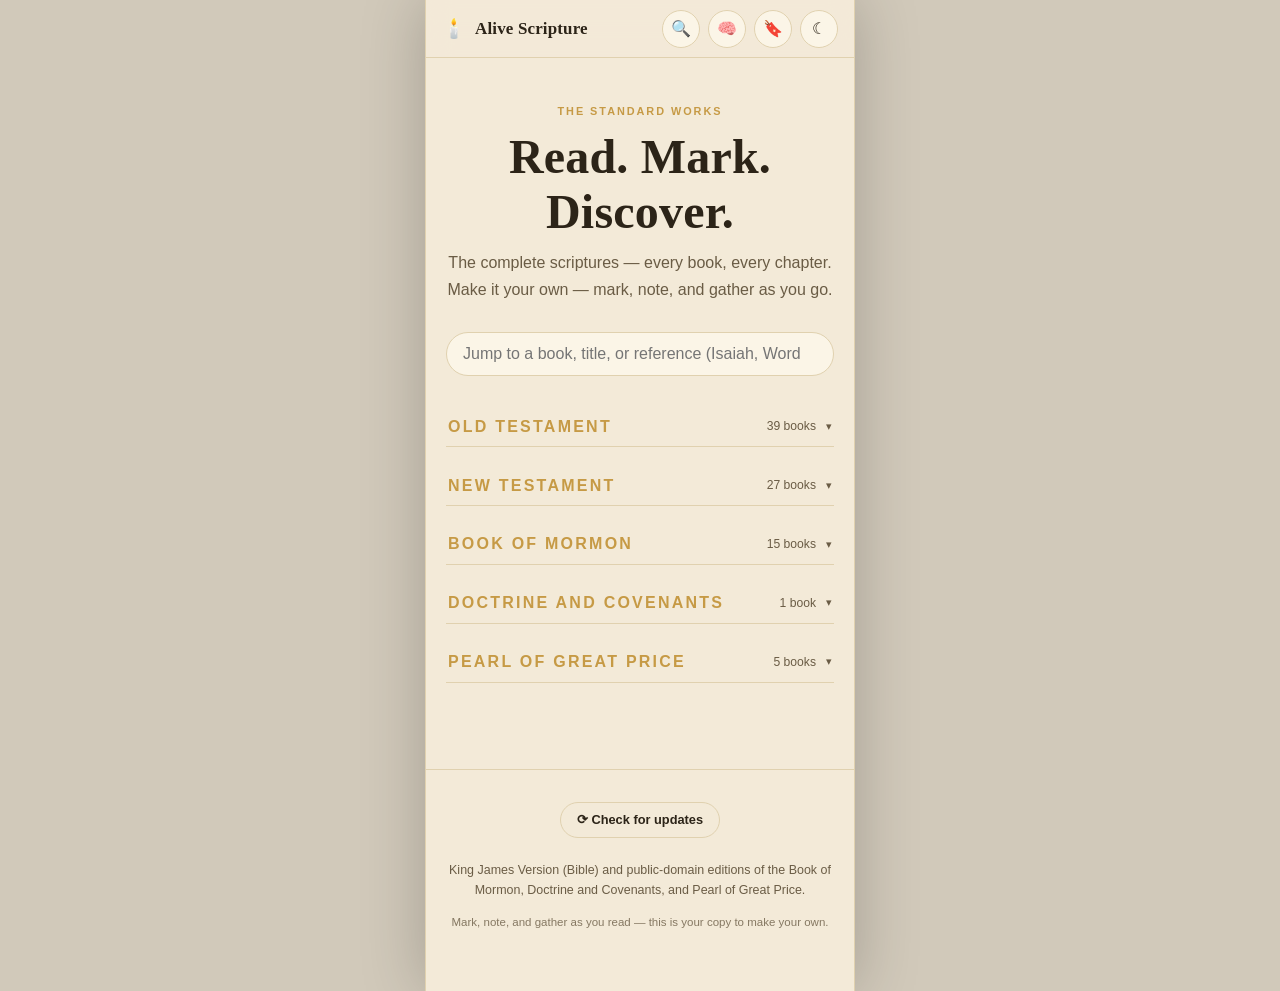
==== commit 2bf390d1: "deploy 2026-08-16 11:22:54" ====
--- a/index.html
+++ b/index.html
@@ -14,8 +14,8 @@
       content="Walk through the scriptures visually — scene by scene, character by character — to build memory and testimony of Christ."
     />
     <link rel="icon" href="data:image/svg+xml,%3Csvg xmlns='http://www.w3.org/2000/svg' viewBox='0 0 100 100'%3E%3Ctext y='.9em' font-size='90'%3E%F0%9F%95%AF%EF%B8%8F%3C/text%3E%3C/svg%3E" />
-    <script type="module" crossorigin src="/assets/index-D3c5p1Cf.js"></script>
-    <link rel="stylesheet" crossorigin href="/assets/index-Du_0ylmI.css">
+    <script type="module" crossorigin src="/assets/index-DXUiR7gv.js"></script>
+    <link rel="stylesheet" crossorigin href="/assets/index-Dv3SfbuM.css">
   <link rel="manifest" href="/manifest.webmanifest"></head>
   <body>
     <div id="app"></div>
--- a/assets/index-Dv3SfbuM.css
+++ b/assets/index-Dv3SfbuM.css
@@ -0,0 +1 @@
+@charset "UTF-8";:root{--king: #c69a45;--prophet: #5b8fb0;--priest: #8a6bbf;--enemy: #b5544a;--people: #6f9668;--glory: #e6c86e;--gold: #c69a45;--gold-soft: #d9b76a;--bg: #f3ead8;--bg-2: #efe3ca;--panel: #fbf5e7;--panel-2: #f6ecd6;--ink: #2c2418;--ink-soft: #6a5c45;--line: #e0d1af;--shadow: 0 8px 30px rgba(60, 44, 20, .12);--scripture: #372c1c;--serif: "Iowan Old Style", "Palatino Linotype", "Book Antiqua", Palatino, Georgia, "Times New Roman", serif;--sans: -apple-system, BlinkMacSystemFont, "Segoe UI", Roboto, Helvetica, Arial, sans-serif;--maxw: 760px;--radius: 16px}@media (prefers-color-scheme: dark){:root{--bg: #14110d;--bg-2: #191510;--panel: #201a13;--panel-2: #262019;--ink: #f0e7d6;--ink-soft: #b3a289;--line: #362c20;--shadow: 0 10px 34px rgba(0, 0, 0, .5);--scripture: #efe4d0;--gold: #d9b76a}}:root[data-theme=dark]{--bg: #14110d;--bg-2: #191510;--panel: #201a13;--panel-2: #262019;--ink: #f0e7d6;--ink-soft: #b3a289;--line: #362c20;--shadow: 0 10px 34px rgba(0, 0, 0, .5);--scripture: #efe4d0;--gold: #d9b76a}:root[data-theme=light]{--bg: #f3ead8;--bg-2: #efe3ca;--panel: #fbf5e7;--panel-2: #f6ecd6;--ink: #2c2418;--ink-soft: #6a5c45;--line: #e0d1af;--shadow: 0 8px 30px rgba(60, 44, 20, .12);--scripture: #372c1c;--gold: #c69a45}*{box-sizing:border-box}html,body{margin:0;padding:0}body{background:radial-gradient(1200px 700px at 50% -10%,var(--bg-2),transparent 70%),var(--bg);color:var(--ink);font-family:var(--sans);line-height:1.6;-webkit-font-smoothing:antialiased;text-rendering:optimizeLegibility;min-height:100vh}h1,h2,h3{font-family:var(--serif);font-weight:600;line-height:1.15;letter-spacing:.2px;margin:0}a{color:inherit;text-decoration:none}button{font:inherit;cursor:pointer}.wrap{max-width:var(--maxw);margin:0 auto;padding:0 20px}.eyebrow{font-family:var(--sans);text-transform:uppercase;letter-spacing:.18em;font-size:.68rem;font-weight:700;color:var(--gold)}.reveal{opacity:0;transform:translateY(18px);transition:opacity .7s ease,transform .7s cubic-bezier(.16,1,.3,1)}.reveal.in{opacity:1;transform:none}@media (prefers-reduced-motion: reduce){.reveal{opacity:1;transform:none;transition:none}}.verse-flash{animation:verseflash 1.8s ease-out;border-radius:6px}@keyframes verseflash{0%,15%{box-shadow:0 0 0 3px var(--gold);background:color-mix(in srgb,var(--gold) 20%,transparent)}to{box-shadow:0 0 0 3px transparent;background:transparent}}@media (min-width: 520px){body{background:color-mix(in srgb,var(--bg) 86%,black)}#app{max-width:430px;margin:0 auto;min-height:100vh;background:var(--bg);border-left:1px solid var(--line);border-right:1px solid var(--line);box-shadow:0 0 60px #00000038}}.bar.svelte-yic9pk{position:sticky;top:0;z-index:50;display:flex;align-items:center;justify-content:space-between;gap:12px;padding:.6rem 16px;background:color-mix(in srgb,var(--bg) 82%,transparent);-webkit-backdrop-filter:blur(12px);backdrop-filter:blur(12px);border-bottom:1px solid var(--line)}.brand.svelte-yic9pk{display:flex;align-items:center;gap:9px;min-width:0;background:none;border:none;padding:0;color:var(--ink);cursor:pointer}.brand.svelte-yic9pk .flame:where(.svelte-yic9pk){font-size:1.2rem;flex:0 0 auto;line-height:1}.brand.svelte-yic9pk .name:where(.svelte-yic9pk){font-family:var(--serif);font-weight:600;font-size:1.06rem;letter-spacing:.01em;white-space:nowrap;overflow:hidden;text-overflow:ellipsis}.right.svelte-yic9pk{display:flex;align-items:center;gap:8px;flex:0 0 auto}.icon.svelte-yic9pk{position:relative;width:38px;height:38px;border-radius:50%;border:1px solid var(--line);background:var(--panel);color:var(--ink);font-size:1rem;display:grid;place-items:center;cursor:pointer;transition:border-color .15s,background .15s}.icon.svelte-yic9pk:hover{border-color:var(--gold)}.icon.active.svelte-yic9pk{border-color:var(--gold);color:var(--gold)}.marks.svelte-yic9pk .glyph:where(.svelte-yic9pk){font-size:1rem}.badge.svelte-yic9pk{position:absolute;top:-5px;right:-5px;min-width:18px;height:18px;padding:0 5px;border-radius:999px;background:var(--gold);color:var(--panel);font-size:.64rem;font-weight:800;display:grid;place-items:center;border:1.5px solid var(--bg)}@media (max-width: 360px){.brand.svelte-yic9pk .name:where(.svelte-yic9pk){display:none}}.lib.svelte-1pli1h7{padding:2.4rem 20px 4rem}.head.svelte-1pli1h7{text-align:center;margin-bottom:1.8rem}.head.svelte-1pli1h7 h1:where(.svelte-1pli1h7){font-size:clamp(2rem,7vw,3rem);margin:.4rem 0 .7rem;color:var(--ink)}.head.svelte-1pli1h7 .sub:where(.svelte-1pli1h7){color:var(--ink-soft);max-width:48ch;margin:0 auto;line-height:1.65}.resume.svelte-1pli1h7{margin-top:1.2rem;background:color-mix(in srgb,var(--gold) 14%,var(--panel));border:1px solid var(--gold);color:var(--ink);padding:8px 16px;border-radius:999px;font-size:.86rem;font-weight:600}.fulltext.svelte-1pli1h7{display:block;width:100%;max-width:560px;margin:-1.4rem auto 1.6rem;background:color-mix(in srgb,var(--gold) 12%,var(--panel));border:1px solid var(--gold);color:var(--ink);border-radius:12px;padding:10px 14px;font-size:.86rem;font-weight:600;text-align:left}.fulltext.svelte-1pli1h7:hover{background:color-mix(in srgb,var(--gold) 20%,var(--panel))}.search.svelte-1pli1h7{display:block;width:100%;max-width:560px;margin:0 auto 2.2rem;padding:12px 16px;font-size:1rem;font-family:var(--sans);color:var(--ink);background:var(--panel);border:1px solid var(--line);border-radius:999px}.search.svelte-1pli1h7:focus{outline:none;border-color:var(--gold)}.loading.svelte-1pli1h7,.nores.svelte-1pli1h7{text-align:center;color:var(--ink-soft)}.vol.svelte-1pli1h7,.rgroup.svelte-1pli1h7{margin-bottom:1.4rem}.vol.svelte-1pli1h7 h2:where(.svelte-1pli1h7),.rgroup.svelte-1pli1h7 h2:where(.svelte-1pli1h7){font-size:1rem;letter-spacing:.14em;text-transform:uppercase;color:var(--gold);font-family:var(--sans);font-weight:700;margin:0}.rgroup.svelte-1pli1h7 h2:where(.svelte-1pli1h7){padding-bottom:.6rem;border-bottom:1px solid var(--line);margin-bottom:1rem}.volhead.svelte-1pli1h7{display:flex;align-items:center;gap:10px;width:100%;text-align:left;background:none;border:none;border-bottom:1px solid var(--line);padding:.4rem 2px .6rem;margin-bottom:1rem;cursor:pointer}.volhead.svelte-1pli1h7 h2:where(.svelte-1pli1h7){flex:1}.volhead.svelte-1pli1h7:hover h2:where(.svelte-1pli1h7){color:var(--ink)}.volhead.svelte-1pli1h7 .volmeta:where(.svelte-1pli1h7){font-size:.76rem;color:var(--ink-soft);white-space:nowrap}.volhead.svelte-1pli1h7 .volcar:where(.svelte-1pli1h7){font-size:.7rem;color:var(--ink-soft);transition:transform .18s}.volhead.svelte-1pli1h7 .volcar.up:where(.svelte-1pli1h7){transform:rotate(180deg)}.books.svelte-1pli1h7{display:grid;grid-template-columns:repeat(auto-fill,minmax(140px,1fr));gap:8px}.book.svelte-1pli1h7{display:flex;flex-direction:column;align-items:flex-start;gap:2px;text-align:left;background:var(--panel);border:1px solid var(--line);border-radius:12px;padding:.7rem .85rem;color:var(--ink);transition:border-color .15s,transform .15s,background .15s}.book.svelte-1pli1h7:hover{border-color:var(--gold);transform:translateY(-2px);background:var(--panel-2)}.book.svelte-1pli1h7 .t:where(.svelte-1pli1h7){font-family:var(--serif);font-size:1.02rem;line-height:1.2}.book.svelte-1pli1h7 .c:where(.svelte-1pli1h7){font-size:.72rem;color:var(--ink-soft)}.rlist.svelte-1pli1h7{list-style:none;margin:0;padding:0;display:grid;gap:6px}.rrow.svelte-1pli1h7{display:flex;align-items:baseline;gap:12px;width:100%;text-align:left;background:var(--panel);border:1px solid var(--line);border-radius:10px;padding:.65rem .9rem;color:var(--ink);transition:border-color .15s,transform .12s}.rrow.svelte-1pli1h7:hover{border-color:var(--gold);transform:translate(3px)}.rrow.svelte-1pli1h7 .rref:where(.svelte-1pli1h7){flex:0 0 auto;min-width:6.5rem;font-size:.74rem;font-weight:700;letter-spacing:.02em;text-transform:uppercase;color:var(--gold)}.rrow.svelte-1pli1h7 .rtitle:where(.svelte-1pli1h7){font-family:var(--serif);font-size:1rem;line-height:1.3}.more.svelte-1pli1h7{font-size:.78rem;color:var(--ink-soft);margin:.8rem 0 0}.browse.svelte-t0ln3d{padding:1.6rem 20px 4rem}.head.svelte-t0ln3d{margin-bottom:1.5rem}.head.svelte-t0ln3d .crumb:where(.svelte-t0ln3d){background:none;border:none;color:var(--ink-soft);padding:0;font-size:.9rem;margin-bottom:1rem}.head.svelte-t0ln3d .crumb:where(.svelte-t0ln3d):hover{color:var(--gold)}.head.svelte-t0ln3d .vol:where(.svelte-t0ln3d){display:block;font-size:.7rem;letter-spacing:.14em;text-transform:uppercase;color:var(--gold);font-weight:700}.head.svelte-t0ln3d h1:where(.svelte-t0ln3d){font-size:clamp(2rem,7vw,2.8rem);margin:.2rem 0 .3rem;color:var(--ink)}.head.svelte-t0ln3d .meta:where(.svelte-t0ln3d){color:var(--ink-soft);font-size:.9rem;margin:0}.head.svelte-t0ln3d .introtoggle:where(.svelte-t0ln3d){margin-top:.8rem;background:none;border:1px solid var(--line);color:var(--ink-soft);border-radius:999px;padding:5px 13px;font-size:.78rem}.head.svelte-t0ln3d .introtoggle:where(.svelte-t0ln3d) span:where(.svelte-t0ln3d){display:inline-block;transition:transform .2s}.head.svelte-t0ln3d .introtoggle:where(.svelte-t0ln3d) span.up:where(.svelte-t0ln3d){transform:rotate(180deg)}.head.svelte-t0ln3d .intro:where(.svelte-t0ln3d){margin:.9rem 0 0;font-family:var(--serif);font-size:.98rem;line-height:1.7;color:var(--ink-soft);max-width:62ch}.nocover.svelte-t0ln3d{color:var(--ink-soft);font-size:.86rem;background:var(--panel);border:1px solid var(--line);border-radius:10px;padding:10px 14px;margin:0 0 1rem}.chapters.svelte-t0ln3d{list-style:none;margin:0;padding:0;display:grid;gap:8px}.chap.svelte-t0ln3d{display:flex;align-items:center;gap:14px;width:100%;text-align:left;background:var(--panel);border:1px solid var(--line);border-radius:12px;padding:.8rem 1rem;color:var(--ink);transition:border-color .15s,transform .12s,background .15s}.chap.svelte-t0ln3d:hover{border-color:var(--gold);transform:translate(3px);background:var(--panel-2)}.chap.untitled.svelte-t0ln3d{opacity:.72}.chap.svelte-t0ln3d .n:where(.svelte-t0ln3d){flex:0 0 auto;width:34px;height:34px;border-radius:9px;display:grid;place-items:center;background:color-mix(in srgb,var(--gold) 16%,var(--panel-2));border:1px solid color-mix(in srgb,var(--gold) 40%,transparent);color:var(--gold);font-family:var(--serif);font-weight:700;font-size:.95rem}.chap.svelte-t0ln3d .t:where(.svelte-t0ln3d){font-family:var(--serif);font-size:1.04rem;line-height:1.3}@media (min-width: 720px){.chapters.svelte-t0ln3d{grid-template-columns:1fr 1fr}}.seg.svelte-1e5zn02{padding:2px 0;box-decoration-break:clone;-webkit-box-decoration-break:clone}.seg.selecting.svelte-1e5zn02{box-shadow:inset 0 0 0 100px color-mix(in srgb,var(--gold) 45%,transparent);border-radius:2px;color:var(--ink)}.w.match.svelte-1e5zn02{outline:2px solid var(--gold);outline-offset:1px;border-radius:3px}.chapter.svelte-1kx97lh{display:grid;grid-template-columns:6px auto minmax(0,1fr);column-gap:9px;row-gap:2px;align-items:start;font-family:var(--serif)}.vrail.svelte-1kx97lh{width:6px;align-self:stretch;background:none;border:none;padding:0;margin-block:-2px;border-radius:0}.vrail.on.svelte-1kx97lh{cursor:pointer;background:color-mix(in srgb,var(--railc) 62%,transparent)}.vrail.rtop.svelte-1kx97lh{margin-top:2px;border-top-left-radius:4px;border-top-right-radius:4px}.vrail.rbottom.svelte-1kx97lh{margin-bottom:2px;border-bottom-left-radius:4px;border-bottom-right-radius:4px}.vrail.fbottom.svelte-1kx97lh{-webkit-mask-image:linear-gradient(to bottom,black 55%,transparent);mask-image:linear-gradient(to bottom,black 55%,transparent)}.vrail.ftop.svelte-1kx97lh{-webkit-mask-image:linear-gradient(to top,black 55%,transparent);mask-image:linear-gradient(to top,black 55%,transparent)}.vnum.svelte-1kx97lh{background:none;border:none;padding:4px 2px 0 0;text-align:right;min-width:1.7rem;font-family:var(--sans);font-size:.72rem;font-weight:700;color:var(--gold);cursor:pointer;align-self:start}.vnum.hasmark.svelte-1kx97lh:after{content:"";display:inline-block;width:4px;height:4px;border-radius:50%;background:var(--gold);vertical-align:super;margin-left:1px}.vtext.svelte-1kx97lh{font-size:1.16rem;line-height:1.8;color:var(--scripture);padding:2px 6px;touch-action:pan-y;-webkit-user-select:none;user-select:none;-webkit-touch-callout:none;cursor:text}.chapter.marking.svelte-1kx97lh .vtext:where(.svelte-1kx97lh){touch-action:none;cursor:crosshair}.mtags.svelte-1kx97lh{grid-column:1/-1;display:flex;flex-wrap:wrap;justify-content:flex-end;gap:6px;margin:8px 4px 0 0;overflow:hidden;padding:4px 2px}.mtag.svelte-1kx97lh{display:inline-flex;align-items:center;gap:6px;font-family:var(--serif);font-style:italic;font-size:.8rem;color:var(--ink);background:color-mix(in srgb,var(--tagc) 14%,var(--panel));border:1px solid color-mix(in srgb,var(--tagc) 55%,transparent);border-radius:999px;padding:3px 12px 4px;cursor:pointer;opacity:0;transform:translate(28px);transition:opacity .55s ease,transform .55s cubic-bezier(.2,.9,.3,1.15)}.mtag.svelte-1kx97lh .mtag-star:where(.svelte-1kx97lh){font-style:normal;font-size:.7rem;color:var(--tagc);animation:none}.mtag.svelte-1kx97lh .mtag-sub:where(.svelte-1kx97lh){font-style:normal;font-family:var(--sans);font-size:.66rem;color:var(--ink-soft)}.mtag.svelte-1kx97lh .mtag-more:where(.svelte-1kx97lh){font-style:normal;font-size:.7rem;color:var(--tagc);margin-left:-2px}.mtag.in.svelte-1kx97lh{opacity:1;transform:none;animation:svelte-1kx97lh-tagglow 1.8s ease .4s}.mtag.in.svelte-1kx97lh .mtag-star:where(.svelte-1kx97lh){animation:svelte-1kx97lh-tagtwinkle 1.8s ease .4s}@keyframes svelte-1kx97lh-tagglow{0%{box-shadow:0 0 0 0 transparent}30%{box-shadow:0 0 16px 3px color-mix(in srgb,var(--tagc) 55%,transparent)}to{box-shadow:0 0 0 0 transparent}}@keyframes svelte-1kx97lh-tagtwinkle{0%,to{transform:scale(1) rotate(0)}35%{transform:scale(1.5) rotate(80deg)}}@media (prefers-reduced-motion: reduce){.mtag.svelte-1kx97lh{opacity:1;transform:none;transition:none}.mtag.in.svelte-1kx97lh{animation:none}}.vmargin.svelte-1kx97lh{display:flex;flex-direction:column;gap:6px;font-family:var(--sans);grid-column:1/-1;margin:2px 0 8px 1.7rem}.vmargin.svelte-1kx97lh:empty{display:none;margin:0}.unote.svelte-1kx97lh{border-left:2px solid #5b8fb0;background:color-mix(in srgb,#5b8fb0 12%,var(--panel));border-radius:0 8px 8px 0;padding:7px 10px}.unote.svelte-1kx97lh .urng:where(.svelte-1kx97lh){display:block;font-size:.62rem;font-weight:700;color:#5b8fb0;margin-bottom:3px}.unote.svelte-1kx97lh .unote-body:where(.svelte-1kx97lh){margin:0 0 4px;font-size:.82rem;line-height:1.5;color:var(--ink);white-space:pre-wrap}.row.svelte-1kx97lh{display:flex;gap:8px;margin-top:6px}.mini.svelte-1kx97lh{background:var(--gold);color:var(--panel);border:none;border-radius:8px;padding:5px 12px;font-size:.78rem;font-weight:700}.mini.ghost.svelte-1kx97lh{background:none;color:var(--ink-soft);border:1px solid var(--line)}.unote.svelte-1kx97lh textarea:where(.svelte-1kx97lh){width:100%;font-family:var(--sans);font-size:.9rem;color:var(--ink);background:var(--panel);border:1px solid var(--gold);border-radius:10px;padding:9px 11px;resize:vertical}.scrim.svelte-1kx97lh{position:fixed;top:0;right:0;bottom:0;left:0;z-index:40;background:transparent;border:none}.scrim.dim.svelte-1kx97lh{background:color-mix(in srgb,var(--bg) 55%,transparent)}.notedrawer.svelte-1kx97lh{position:fixed;left:0;right:0;bottom:0;max-width:430px;margin-inline:auto;z-index:42;display:flex;flex-direction:column;gap:10px;padding:8px 16px calc(16px + env(safe-area-inset-bottom));background:var(--panel);border-top:1px solid var(--line);border-radius:18px 18px 0 0;box-shadow:0 -10px 30px #00000047;animation:svelte-1kx97lh-nd-up .18s ease}@keyframes svelte-1kx97lh-nd-up{0%{transform:translateY(100%)}to{transform:translateY(0)}}.nd-grip.svelte-1kx97lh{width:40px;height:4px;border-radius:999px;background:var(--line);margin:2px auto}.nd-head.svelte-1kx97lh{display:flex;align-items:center;justify-content:space-between}.nd-ref.svelte-1kx97lh{font-family:var(--sans);font-size:.76rem;font-weight:700;letter-spacing:.03em;text-transform:uppercase;color:var(--gold)}.nd-close.svelte-1kx97lh{background:none;border:none;color:var(--ink-soft);font-size:1rem;padding:4px 6px;cursor:pointer}.nd-close.svelte-1kx97lh:hover{color:var(--ink)}.nd-text.svelte-1kx97lh,.nd-group.svelte-1kx97lh{width:100%;font-family:var(--sans);color:var(--ink);background:var(--panel-2);border:1px solid var(--line);border-radius:12px;padding:12px 14px}.nd-text.svelte-1kx97lh:focus,.nd-group.svelte-1kx97lh:focus{outline:none;border-color:var(--gold)}.nd-text.svelte-1kx97lh{font-size:1rem;line-height:1.5;resize:none}.nd-group.svelte-1kx97lh{font-size:.9rem}.nd-actions.svelte-1kx97lh{display:flex;gap:10px;justify-content:flex-end}.nd-cancel.svelte-1kx97lh{background:none;border:1px solid var(--line);color:var(--ink-soft);border-radius:999px;padding:9px 18px;font-size:.88rem;font-weight:600;cursor:pointer}.nd-save.svelte-1kx97lh{background:var(--gold);color:var(--panel);border:none;border-radius:999px;padding:9px 22px;font-size:.88rem;font-weight:700;cursor:pointer}.nd-save.svelte-1kx97lh:disabled{opacity:.5}.sheet.svelte-1kx97lh{position:fixed;left:0;right:0;bottom:0;max-width:430px;margin-inline:auto;z-index:42;display:flex;flex-direction:column;gap:8px;padding:6px 16px calc(12px + env(safe-area-inset-bottom));background:var(--panel);border-top:1px solid var(--line);border-radius:18px 18px 0 0;box-shadow:0 -10px 30px #00000047;animation:svelte-1kx97lh-nd-up .18s ease}.pstyles.svelte-1kx97lh{display:flex;gap:6px}.pstyles.svelte-1kx97lh .ptick:where(.svelte-1kx97lh){font-size:.72rem}.pstyles.svelte-1kx97lh button:where(.svelte-1kx97lh){flex:1;background:var(--panel-2);border:1px solid var(--line);color:var(--ink);border-radius:8px;padding:6px 12px;font-size:.8rem;font-weight:600}.pstyles.svelte-1kx97lh button.on:where(.svelte-1kx97lh){background:var(--gold);color:var(--panel);border-color:var(--gold)}.pcolors.svelte-1kx97lh{display:flex;gap:7px;overflow-x:auto;padding:3px 2px;scrollbar-width:none;-webkit-overflow-scrolling:touch}.pcolors.svelte-1kx97lh::-webkit-scrollbar{display:none}.pdot.svelte-1kx97lh{flex:0 0 30px;width:30px;height:30px;border-radius:50%;border:2px solid transparent;cursor:pointer}.pdot.svelte-1kx97lh:hover{border-color:var(--ink)}.pdot.on.svelte-1kx97lh{border-color:var(--ink);box-shadow:inset 0 0 0 2.5px var(--panel);transform:scale(1.12)}.aspects.svelte-1kx97lh{display:flex;align-items:center;gap:5px}.asp.svelte-1kx97lh{flex:1;display:grid;place-items:center;height:34px;background:var(--panel-2);border:1px solid var(--line);border-radius:8px;color:var(--ink);cursor:pointer}.asp.on.svelte-1kx97lh{border-color:var(--gold);background:color-mix(in srgb,var(--gold) 14%,var(--panel-2))}.asp.svelte-1kx97lh .lp:where(.svelte-1kx97lh){font-size:.85rem;line-height:1;white-space:pre}.asep.svelte-1kx97lh{flex:0 0 1px;height:22px;background:var(--line)}.hicon.svelte-1kx97lh{flex:0 0 auto;width:30px;height:30px;border-radius:50%;border:1px solid var(--line);background:none;color:var(--ink-soft);font-size:.85rem;display:grid;place-items:center;cursor:pointer}.hicon.on.svelte-1kx97lh,.hicon.svelte-1kx97lh:hover{border-color:var(--gold);color:var(--gold)}.edesc.svelte-1kx97lh{width:100%;font-family:var(--sans);font-size:.88rem;line-height:1.45;color:var(--ink);background:var(--panel-2);border:1px solid var(--line);border-radius:10px;padding:9px 12px;resize:none}.edesc.svelte-1kx97lh:focus{outline:none;border-color:var(--gold)}.ename.svelte-1kx97lh{width:100%;font-family:var(--sans);font-size:.92rem;color:var(--ink);background:var(--panel-2);border:1px solid var(--line);border-radius:10px;padding:9px 12px}.ename.svelte-1kx97lh:focus{outline:none;border-color:var(--gold)}.prow.svelte-1kx97lh{display:flex;gap:8px;align-items:center;justify-content:flex-end}.pbtn.svelte-1kx97lh{background:none;border:1px solid var(--gold);color:var(--ink);border-radius:999px;padding:8px 16px;font-size:.85rem;font-weight:600}.pbtn.on.svelte-1kx97lh{background:color-mix(in srgb,var(--gold) 18%,var(--panel))}.pbtn.danger.svelte-1kx97lh{border-color:var(--enemy);color:var(--enemy)}.nblist.svelte-1kx97lh{display:flex;flex-direction:column;gap:4px;max-height:40vh;overflow-y:auto;min-width:220px}.nbrow.svelte-1kx97lh{display:flex;align-items:center;gap:8px;background:var(--panel-2);border:1px solid var(--line);border-radius:8px;padding:7px 10px;color:var(--ink);text-align:left}.nbrow.on.svelte-1kx97lh{border-color:var(--gold);background:color-mix(in srgb,var(--gold) 12%,var(--panel-2))}.nbdot.svelte-1kx97lh{width:12px;height:12px;border-radius:50%;flex:0 0 auto}.nbname.svelte-1kx97lh{flex:1;font-size:.86rem;font-weight:600;overflow:hidden;text-overflow:ellipsis;white-space:nowrap}.nbtick.svelte-1kx97lh{color:var(--gold);font-weight:700}.nbempty.svelte-1kx97lh{font-size:.8rem;color:var(--ink-soft);margin:2px 0}.nbnew.svelte-1kx97lh{display:flex;gap:6px}.nbnew.svelte-1kx97lh input:where(.svelte-1kx97lh){flex:1;min-width:0;padding:7px 10px;font-size:.86rem;font-family:var(--sans);color:var(--ink);background:var(--panel-2);border:1px solid var(--line);border-radius:8px}.nbnew.svelte-1kx97lh input:where(.svelte-1kx97lh):focus{outline:none;border-color:var(--gold)}.reader.svelte-1prxgx1{padding-bottom:6rem}.chapbar.svelte-1prxgx1{position:sticky;top:50px;z-index:12;display:flex;align-items:center;justify-content:space-between;gap:10px;padding-top:.7rem;padding-bottom:.7rem;background:linear-gradient(var(--bg) 70%,transparent)}.nav.svelte-1prxgx1{flex:0 0 auto;width:40px;height:40px;border-radius:50%;border:1px solid var(--line);background:var(--panel);color:var(--ink);font-size:1.3rem;line-height:1}.nav.svelte-1prxgx1:disabled{opacity:.3}.nav.svelte-1prxgx1:not(:disabled):hover{border-color:var(--gold)}.title.svelte-1prxgx1{flex:1;color:var(--ink);display:flex;flex-direction:column;align-items:center;gap:1px}.title.svelte-1prxgx1 .bk:where(.svelte-1prxgx1){background:none;border:none;color:var(--ink);font-family:var(--serif);font-size:1.35rem;font-weight:600;line-height:1.1;cursor:pointer}.title.svelte-1prxgx1 .bk:where(.svelte-1prxgx1):hover{color:var(--gold)}.title.svelte-1prxgx1 .ch:where(.svelte-1prxgx1){background:none;border:none;color:var(--ink-soft);font-size:.78rem;cursor:pointer}.title.svelte-1prxgx1 .ch:where(.svelte-1prxgx1) .car:where(.svelte-1prxgx1){font-size:.6rem;display:inline-block;transition:transform .2s}.title.svelte-1prxgx1 .ch:where(.svelte-1prxgx1) .car.up:where(.svelte-1prxgx1){transform:rotate(180deg)}.chaptitle.svelte-1prxgx1{text-align:center;font-family:var(--serif);font-style:italic;color:var(--gold);font-size:1rem;margin:.2rem auto .4rem}.chapgrid.svelte-1prxgx1{display:grid;grid-template-columns:repeat(auto-fill,minmax(44px,1fr));gap:6px;padding-top:.4rem;padding-bottom:.9rem}.cg.svelte-1prxgx1{aspect-ratio:1;border:1px solid var(--line);background:var(--panel);color:var(--ink);border-radius:8px;font-family:var(--serif);font-size:.95rem;position:relative}.cg.cur.svelte-1prxgx1{background:var(--gold);color:var(--panel);border-color:var(--gold)}.page.svelte-1prxgx1{padding-top:.6rem}.stories.svelte-1prxgx1{margin:0 0 1.2rem;border:1px solid var(--line);border-radius:12px;background:var(--panel);overflow:hidden}.stories.open.svelte-1prxgx1{border-color:color-mix(in srgb,var(--gold) 45%,var(--line))}.st-toggle.svelte-1prxgx1{display:flex;align-items:center;gap:9px;width:100%;text-align:left;background:none;border:none;padding:11px 14px;color:var(--ink);cursor:pointer}.st-toggle.svelte-1prxgx1 .st-ic:where(.svelte-1prxgx1){font-size:.95rem}.st-toggle.svelte-1prxgx1 .st-label:where(.svelte-1prxgx1){flex:1;font-family:var(--sans);font-size:.86rem;font-weight:600}.st-toggle.svelte-1prxgx1 .st-count:where(.svelte-1prxgx1){font-size:.7rem;font-weight:700;color:var(--panel);background:var(--gold);border-radius:999px;min-width:20px;height:20px;display:grid;place-items:center;padding:0 6px}.st-toggle.svelte-1prxgx1 .st-car:where(.svelte-1prxgx1){font-size:.7rem;color:var(--ink-soft);transition:transform .18s}.st-toggle.svelte-1prxgx1 .st-car.up:where(.svelte-1prxgx1){transform:rotate(180deg)}.st-list.svelte-1prxgx1{display:flex;flex-direction:column;gap:10px;padding:2px 14px 14px}.st-card.svelte-1prxgx1{display:flex;flex-direction:column;gap:4px}.st-ref.svelte-1prxgx1{align-self:flex-start;background:none;border:none;padding:0;font-family:var(--sans);font-size:.72rem;font-weight:700;letter-spacing:.04em;text-transform:uppercase;color:var(--gold);cursor:pointer}.st-ref.svelte-1prxgx1:hover{text-decoration:underline}.st-text.svelte-1prxgx1{margin:0;font-family:var(--serif);font-size:.95rem;line-height:1.6;color:var(--ink)}.st-fine.svelte-1prxgx1{margin:4px 0 0;font-size:.72rem;color:var(--ink-soft)}.loading.svelte-1prxgx1{color:var(--ink-soft);text-align:center;padding:2rem 0}.foot.svelte-1prxgx1{display:flex;justify-content:space-between;gap:12px;margin-top:2rem}.fbtn.svelte-1prxgx1{background:var(--panel);border:1px solid var(--line);color:var(--ink);border-radius:10px;padding:10px 16px;font-size:.9rem}.fbtn.svelte-1prxgx1:disabled{opacity:.3}.fbtn.svelte-1prxgx1:not(:disabled):hover{border-color:var(--gold)}.dock.svelte-1prxgx1{position:fixed;left:0;right:0;bottom:0;max-width:430px;margin-inline:auto;z-index:25;display:flex;flex-direction:column;align-items:center;gap:8px;padding:8px 12px calc(8px + env(safe-area-inset-bottom));background:linear-gradient(transparent,var(--bg) 22%);pointer-events:none}.dock.svelte-1prxgx1>:where(.svelte-1prxgx1){pointer-events:auto}.toolbar.svelte-1prxgx1{display:flex;align-items:center;gap:10px;padding:6px 6px 6px 14px;background:var(--panel);border:1px solid var(--line);border-radius:999px;box-shadow:var(--shadow)}.palette.svelte-1prxgx1{display:flex;align-items:center;justify-content:space-between;gap:10px;width:min(94vw,460px);padding:8px 10px 8px 14px;background:var(--panel);border:1px solid var(--line);border-radius:14px;box-shadow:var(--shadow)}.parm.svelte-1prxgx1{font-size:.78rem;color:var(--ink-soft);line-height:1.35}.pundo.svelte-1prxgx1{flex:0 0 auto;border:1px solid var(--line);background:var(--panel-2);color:var(--ink);border-radius:999px;padding:5px 12px;font-size:.8rem;font-weight:600}.pundo.svelte-1prxgx1:disabled{opacity:.4}.tb.svelte-1prxgx1{display:inline-flex;align-items:center;gap:6px;border:none;background:none;color:var(--ink);padding:8px 16px;border-radius:999px;font-size:.88rem;font-weight:600}.tb.on.svelte-1prxgx1{background:var(--gold);color:var(--panel)}.findbar.svelte-1prxgx1{display:flex;align-items:center;gap:6px;width:min(94vw,460px);padding:6px 8px 6px 12px;background:var(--panel);border:1px solid var(--line);border-radius:14px;box-shadow:var(--shadow)}.findinput.svelte-1prxgx1{flex:1;min-width:0;border:none;background:none;color:var(--ink);font-size:.95rem;font-family:var(--sans)}.findinput.svelte-1prxgx1:focus{outline:none}.count.svelte-1prxgx1{font-size:.76rem;color:var(--gold);font-weight:700;min-width:1.4rem;text-align:center}.fnav.svelte-1prxgx1{width:30px;height:30px;border-radius:8px;border:1px solid var(--line);background:var(--panel-2);color:var(--ink)}.fnav.svelte-1prxgx1:disabled{opacity:.3}.results-btn.svelte-1prxgx1{width:30px;height:30px;border-radius:8px;border:1px solid var(--line);background:var(--panel-2);color:var(--ink);font-size:.9rem}.results-btn.svelte-1prxgx1:disabled{opacity:.3}.hl-all.svelte-1prxgx1{position:relative}.hl-btn.svelte-1prxgx1{background:var(--gold);color:var(--panel);border:none;border-radius:999px;padding:7px 12px;font-size:.78rem;font-weight:700;white-space:nowrap}.hl-btn.svelte-1prxgx1:disabled{opacity:.4}.scope.svelte-1prxgx1{position:absolute;right:0;bottom:calc(100% + 8px);display:flex;flex-direction:column;background:var(--panel);border:1px solid var(--line);border-radius:12px;box-shadow:var(--shadow);overflow:hidden}.scope.svelte-1prxgx1 button:where(.svelte-1prxgx1){background:none;border:none;color:var(--ink);padding:10px 16px;font-size:.85rem;text-align:left;white-space:nowrap}.scope.svelte-1prxgx1 button:where(.svelte-1prxgx1):hover{background:var(--panel-2)}.toast.svelte-1prxgx1{max-width:92vw;background:var(--ink);color:var(--bg);border:none;border-radius:10px;padding:9px 14px;font-size:.82rem;text-align:left;box-shadow:var(--shadow)}.toast.svelte-1prxgx1 .x:where(.svelte-1prxgx1){opacity:.6;margin-left:6px}.marks.svelte-beadr8{padding:1.6rem 20px 4rem}.head.svelte-beadr8{margin-bottom:1.6rem}.head.svelte-beadr8 .crumb:where(.svelte-beadr8){background:none;border:none;color:var(--ink-soft);padding:0;font-size:.9rem;margin-bottom:1rem}.head.svelte-beadr8 .crumb:where(.svelte-beadr8):hover{color:var(--gold)}.head.svelte-beadr8 h1:where(.svelte-beadr8){font-size:clamp(2rem,7vw,2.6rem);margin:0 0 .3rem;color:var(--ink)}.head.svelte-beadr8 .meta:where(.svelte-beadr8){color:var(--ink-soft);font-size:.9rem;margin:0 0 1rem}.backup.svelte-beadr8{display:flex;gap:10px;flex-wrap:wrap}.btn.svelte-beadr8{background:var(--gold);color:var(--panel);border:none;border-radius:999px;padding:9px 16px;font-size:.88rem;font-weight:700}.btn.ghost.svelte-beadr8{background:none;color:var(--ink);border:1px solid var(--gold)}.btn.danger.svelte-beadr8{background:none;color:var(--enemy);border:1px solid var(--enemy)}.confirm.svelte-beadr8{margin:.9rem 0 0;padding:12px 14px;border:1px solid var(--enemy);border-radius:12px;background:color-mix(in srgb,var(--enemy) 8%,var(--panel))}.confirm.svelte-beadr8 p:where(.svelte-beadr8){margin:0 0 .7rem;font-size:.88rem;color:var(--ink);line-height:1.5}.confirm.svelte-beadr8 .crow:where(.svelte-beadr8){display:flex;gap:8px}.hlhint.svelte-beadr8{font-size:.78rem;color:var(--ink-soft);margin:-.4rem 0 .9rem;line-height:1.5}.msg.svelte-beadr8{margin:.9rem 0 0;font-size:.86rem;color:var(--ink);background:color-mix(in srgb,var(--gold) 12%,var(--panel));border:1px solid var(--line);border-radius:8px;padding:8px 12px}.hint.svelte-beadr8{margin:.9rem 0 0;font-size:.78rem;color:var(--ink-soft);line-height:1.5}.empty.svelte-beadr8{color:var(--ink-soft);line-height:1.6;background:var(--panel);border:1px solid var(--line);border-radius:12px;padding:1.2rem}section.svelte-beadr8{margin-bottom:2rem}section.svelte-beadr8 h2:where(.svelte-beadr8){font-size:.95rem;letter-spacing:.14em;text-transform:uppercase;color:var(--gold);font-family:var(--sans);font-weight:700;padding-bottom:.5rem;border-bottom:1px solid var(--line);margin-bottom:.9rem}.grouphd.svelte-beadr8{display:flex;align-items:center;gap:8px;font-family:var(--serif);font-size:1.05rem;color:var(--ink);margin:1.1rem 0 .6rem}.grouphd.muted.svelte-beadr8{color:var(--ink-soft);font-size:.9rem}.grouphd.svelte-beadr8 .gname:where(.svelte-beadr8){flex:1}.grouphd.svelte-beadr8 .gdot:where(.svelte-beadr8){width:14px;height:14px;border-radius:4px}.grouphd.svelte-beadr8 .gedit:where(.svelte-beadr8){background:none;border:1px solid var(--line);border-radius:8px;color:var(--ink-soft);width:30px;height:26px;font-size:.8rem}.grouphd.svelte-beadr8 .gedit:where(.svelte-beadr8):hover{border-color:var(--gold);color:var(--gold)}.list.svelte-beadr8{list-style:none;margin:0;padding:0;display:grid;gap:8px}li.svelte-beadr8{display:flex;align-items:stretch;gap:6px}.notecard.svelte-beadr8{flex-direction:column;gap:0}.notetop.svelte-beadr8{display:flex;align-items:stretch;gap:6px}.row.svelte-beadr8{flex:1;display:flex;flex-direction:column;gap:4px;text-align:left;background:var(--panel);border:1px solid var(--line);border-radius:12px;padding:.75rem .95rem;color:var(--ink);transition:border-color .15s}.row.svelte-beadr8:hover{border-color:var(--gold)}.row.svelte-beadr8 .ref:where(.svelte-beadr8){font-size:.72rem;font-weight:700;letter-spacing:.03em;text-transform:uppercase;color:var(--gold);display:flex;align-items:center;gap:6px}.row.svelte-beadr8 .body:where(.svelte-beadr8){font-family:var(--serif);font-size:1rem;line-height:1.4;white-space:pre-wrap}.actions.svelte-beadr8{display:flex;flex-direction:column;gap:6px}.gchip.svelte-beadr8,.del.svelte-beadr8{flex:0 0 auto;width:34px;min-height:30px;background:var(--panel);border:1px solid var(--line);border-radius:10px;color:var(--ink-soft);font-size:.85rem}.del.svelte-beadr8:hover{border-color:var(--enemy);color:var(--enemy)}.gchip.svelte-beadr8:hover{border-color:var(--gold);color:var(--gold)}.ginput.svelte-beadr8{display:flex;gap:6px;margin:6px 0 0}.ginput.svelte-beadr8 input:where(.svelte-beadr8){flex:1;font-family:var(--sans);font-size:.85rem;color:var(--ink);background:var(--panel);border:1px solid var(--gold);border-radius:8px;padding:7px 10px}.mini.svelte-beadr8{background:var(--gold);color:var(--panel);border:none;border-radius:8px;padding:6px 12px;font-size:.78rem;font-weight:700}.sgcard.svelte-beadr8,.nbcard.svelte-beadr8{flex-direction:column;gap:0}.nbcreate.svelte-beadr8{margin-top:12px}.edesc-line.svelte-beadr8{font-size:.85rem!important;color:var(--ink-soft);font-style:italic}.diag.svelte-beadr8{margin-top:2.5rem}.diagbtn.svelte-beadr8{background:none;border:1px solid var(--line);color:var(--ink-soft);border-radius:999px;padding:7px 14px;font-size:.8rem;font-weight:600}.diagbtn.svelte-beadr8:hover{border-color:var(--gold);color:var(--gold)}.diagpanel.svelte-beadr8{margin-top:10px;padding:12px 14px;background:var(--panel);border:1px solid var(--line);border-radius:12px;font-size:.8rem;color:var(--ink-soft);display:flex;flex-direction:column;gap:6px}.diagpanel.svelte-beadr8 p:where(.svelte-beadr8){margin:0}.diagpanel.svelte-beadr8 code:where(.svelte-beadr8){font-size:.72rem;word-break:break-all;color:var(--ink)}.diagpanel.svelte-beadr8 .diagok:where(.svelte-beadr8){color:var(--gold);font-weight:600}.diagpanel.svelte-beadr8 .diagbad:where(.svelte-beadr8){color:var(--enemy)}.diagpanel.svelte-beadr8 .mini:where(.svelte-beadr8){align-self:flex-start}.nbhead.svelte-beadr8{font-size:.8rem;font-weight:700;color:var(--ink)}.nbrow.svelte-beadr8{display:flex;align-items:center;gap:8px;background:var(--panel-2);border:1px solid var(--line);border-radius:8px;padding:8px 10px;color:var(--ink);text-align:left}.nbrow.on.svelte-beadr8{border-color:var(--gold);background:color-mix(in srgb,var(--gold) 12%,var(--panel-2))}.nbdot.svelte-beadr8{width:12px;height:12px;border-radius:50%;flex:0 0 auto}.nbname.svelte-beadr8{flex:1;font-size:.88rem;font-weight:600;overflow:hidden;text-overflow:ellipsis;white-space:nowrap}.nbtick.svelte-beadr8{color:var(--gold);font-weight:700}.gchip.on.svelte-beadr8{border-color:var(--gold);color:var(--gold)}.sgedit.svelte-beadr8{display:flex;flex-direction:column;gap:10px;margin-top:8px;padding:12px;background:var(--panel);border:1px solid var(--line);border-radius:12px}.palette-row.svelte-beadr8{display:flex;flex-wrap:wrap;gap:6px}.dot.svelte-beadr8{width:26px;height:26px;border-radius:50%;border:2px solid transparent}.dot.on.svelte-beadr8{border-color:var(--ink)}.reopen.svelte-beadr8{background:none;border:1px solid var(--gold);color:var(--ink);border-radius:999px;padding:7px 14px;font-size:.82rem;font-weight:600;align-self:flex-start}.vchip.svelte-beadr8{display:inline-block;width:16px;height:16px;border-radius:4px}.page.svelte-2f97qi{max-width:46rem;margin:0 auto;padding:1rem 1rem 4rem}.head.svelte-2f97qi{margin-bottom:1.1rem}h1.svelte-2f97qi{margin:0;font-size:1.5rem}.lede.svelte-2f97qi,.hint.svelte-2f97qi,.note.svelte-2f97qi{color:var(--muted, #6b7280);font-size:.88rem;line-height:1.5}.lede.svelte-2f97qi{margin:.3rem 0 0}.back.svelte-2f97qi{background:none;border:0;padding:0 0 .4rem;color:var(--muted, #6b7280);font:inherit;font-size:.9rem;cursor:pointer}.sec.svelte-2f97qi{display:flex;align-items:center;gap:.5rem;margin:1.4rem 0 .5rem;font-size:.78rem;font-weight:700;letter-spacing:.06em;text-transform:uppercase;color:var(--muted, #6b7280)}.count.svelte-2f97qi{padding:.1rem .45rem;border-radius:999px;background:var(--surface-2, #f1f3f5);font-size:.75rem}.list.svelte-2f97qi{list-style:none;margin:0;padding:0;display:flex;flex-direction:column;gap:.5rem}.row.svelte-2f97qi{width:100%;display:flex;align-items:center;gap:.75rem;padding:.8rem .9rem;border:1px solid var(--line, #e5e7eb);border-radius:.7rem;background:var(--surface, #fff);font:inherit;text-align:left;cursor:pointer}.row.due.svelte-2f97qi{border-left:3px solid var(--accent, #2f6feb)}.row.done.svelte-2f97qi .ref:where(.svelte-2f97qi){color:var(--muted, #6b7280)}.body.svelte-2f97qi{flex:1;min-width:0;display:flex;flex-direction:column;gap:.15rem}.ref.svelte-2f97qi{font-weight:600}.meta.svelte-2f97qi,.when.svelte-2f97qi,.cta.svelte-2f97qi{font-size:.78rem;color:var(--muted, #6b7280)}.cta.svelte-2f97qi{color:var(--accent, #2f6feb);font-weight:600}.stages.svelte-2f97qi{display:flex;gap:.3rem;margin:.9rem 0 .5rem;overflow-x:auto}.stages.svelte-2f97qi button:where(.svelte-2f97qi){flex:none;padding:.4rem .75rem;border:1px solid var(--line, #e5e7eb);border-radius:999px;background:transparent;font:inherit;font-size:.83rem;cursor:pointer}.stages.svelte-2f97qi button[aria-selected=true]:where(.svelte-2f97qi){background:var(--accent, #2f6feb);border-color:var(--accent, #2f6feb);color:#fff}.passage.svelte-2f97qi{margin:.8rem 0;font-size:1.06rem;line-height:1.75;white-space:pre-wrap}.letters.svelte-2f97qi{letter-spacing:.06em;word-spacing:.14em}.blank.svelte-2f97qi{border-bottom:2px solid var(--accent, #2f6feb)}.ghost.svelte-2f97qi{visibility:hidden}.marked.svelte-2f97qi .miss:where(.svelte-2f97qi){color:var(--danger, #b3261e);text-decoration:underline wavy}.drillbar.svelte-2f97qi{display:flex;align-items:center;flex-wrap:wrap;gap:.5rem;margin:.6rem 0}.pct.svelte-2f97qi{font-size:.8rem;color:var(--muted, #6b7280)}textarea.svelte-2f97qi{width:100%;padding:.7rem;border:1px solid var(--line, #e5e7eb);border-radius:.6rem;background:var(--surface, #fff);color:inherit;font:inherit;line-height:1.6;resize:vertical}.score.svelte-2f97qi{margin:.7rem 0 .2rem;font-size:.95rem;color:var(--danger, #b3261e)}.score.pass.svelte-2f97qi{color:var(--ok, #2f6b46)}.verdict.svelte-2f97qi{margin-top:1.5rem;padding-top:1rem;border-top:1px solid var(--line, #e5e7eb)}.vhint.svelte-2f97qi{margin:0 0 .6rem}.vrow.svelte-2f97qi{display:flex;gap:.5rem}.vrow.svelte-2f97qi .btn:where(.svelte-2f97qi){flex:1}.foot.svelte-2f97qi{display:flex;flex-wrap:wrap;gap:.5rem;margin-top:1.6rem;padding-top:.9rem;border-top:1px solid var(--line, #e5e7eb)}.btn.svelte-2f97qi{padding:.55rem .9rem;border:1px solid var(--line, #e5e7eb);border-radius:.55rem;background:var(--surface, #fff);color:inherit;font:inherit;font-size:.88rem;cursor:pointer}.btn.svelte-2f97qi:disabled{opacity:.45;cursor:default}.btn.primary.svelte-2f97qi{background:var(--accent, #2f6feb);border-color:var(--accent, #2f6feb);color:#fff}.btn.ghost.svelte-2f97qi{background:transparent;border-color:transparent;color:var(--muted, #6b7280)}.btn.danger.svelte-2f97qi{color:var(--danger, #b3261e)}.btn.wide.svelte-2f97qi{width:100%;margin-top:.6rem}.empty.svelte-2f97qi{margin-top:2.5rem;padding:2rem 1.2rem;border:1px dashed var(--line, #e5e7eb);border-radius:.8rem;text-align:center}.empty.svelte-2f97qi h2:where(.svelte-2f97qi){margin:0 0 .4rem;font-size:1.1rem}.empty.svelte-2f97qi p:where(.svelte-2f97qi){margin:0 0 1rem;color:var(--muted, #6b7280);font-size:.9rem;line-height:1.55}.loading.svelte-2f97qi{color:var(--muted, #6b7280);font-size:.9rem}.search.svelte-1002zyw{padding:1.6rem 20px 4rem}header.svelte-1002zyw{margin-bottom:1.3rem}header.svelte-1002zyw .crumb:where(.svelte-1002zyw){background:none;border:none;color:var(--ink-soft);padding:0;font-size:.9rem;margin-bottom:.9rem}header.svelte-1002zyw .crumb:where(.svelte-1002zyw):hover{color:var(--gold)}header.svelte-1002zyw h1:where(.svelte-1002zyw){font-size:clamp(1.8rem,6vw,2.4rem);margin:0 0 .3rem;color:var(--ink)}header.svelte-1002zyw .sub:where(.svelte-1002zyw){color:var(--ink-soft);margin:0;line-height:1.6}.controls.svelte-1002zyw{display:flex;flex-direction:column;gap:8px;margin-bottom:1.2rem}.q.svelte-1002zyw{width:100%;padding:12px 16px;font-size:1rem;font-family:var(--sans);color:var(--ink);background:var(--panel);border:1px solid var(--line);border-radius:12px}.q.svelte-1002zyw:focus{outline:none;border-color:var(--gold)}.row2.svelte-1002zyw{display:flex;gap:8px}.scope.svelte-1002zyw{flex:1;min-width:0;padding:11px 12px;font-size:.9rem;font-family:var(--sans);color:var(--ink);background:var(--panel);border:1px solid var(--line);border-radius:12px}.go.svelte-1002zyw{flex:0 0 auto;background:var(--gold);color:var(--panel);border:none;border-radius:12px;padding:0 20px;font-weight:700;font-size:.9rem}.go.svelte-1002zyw:disabled{opacity:.5}.status.svelte-1002zyw{display:flex;flex-wrap:wrap;align-items:center;justify-content:space-between;gap:10px;padding:10px 12px;background:var(--panel);border:1px solid var(--line);border-radius:10px;margin-bottom:1rem;font-size:.9rem;color:var(--ink-soft)}.status.svelte-1002zyw b:where(.svelte-1002zyw){color:var(--gold)}.spin.svelte-1002zyw{color:var(--ink)}.pen.svelte-1002zyw{display:flex;flex-direction:column;gap:8px;padding:12px;background:var(--panel);border:1px solid var(--line);border-radius:10px;margin-bottom:1rem}.pstyles.svelte-1002zyw,.plines.svelte-1002zyw,.pweights.svelte-1002zyw{display:grid;gap:6px}.pstyles.svelte-1002zyw button:where(.svelte-1002zyw),.plines.svelte-1002zyw button:where(.svelte-1002zyw),.pweights.svelte-1002zyw button:where(.svelte-1002zyw){background:var(--panel-2);border:1px solid var(--line);color:var(--ink);border-radius:8px;padding:7px 4px;font-size:.78rem;font-weight:600;white-space:nowrap}.pstyles.svelte-1002zyw button.on:where(.svelte-1002zyw),.plines.svelte-1002zyw button.on:where(.svelte-1002zyw),.pweights.svelte-1002zyw button.on:where(.svelte-1002zyw){border-color:var(--gold);background:color-mix(in srgb,var(--gold) 14%,var(--panel-2))}.pstyles.svelte-1002zyw{grid-template-columns:repeat(2,1fr)}.plines.svelte-1002zyw{grid-template-columns:repeat(5,1fr)}.pweights.svelte-1002zyw{grid-template-columns:repeat(3,1fr)}.pcolors.svelte-1002zyw{display:grid;grid-template-columns:repeat(10,1fr);gap:7px 6px}.dot.svelte-1002zyw{width:100%;aspect-ratio:1;border-radius:50%;border:2px solid transparent}.dot.on.svelte-1002zyw{border-color:var(--ink);box-shadow:inset 0 0 0 2.5px var(--panel);transform:scale(1.12)}.hlbtn.svelte-1002zyw{background:var(--gold);color:var(--panel);border:none;border-radius:999px;padding:7px 14px;font-size:.8rem;font-weight:700}.hlbtn.svelte-1002zyw:disabled{opacity:.5}.toast.svelte-1002zyw{background:color-mix(in srgb,var(--gold) 14%,var(--panel));border:1px solid var(--gold);border-radius:10px;padding:9px 13px;font-size:.86rem;color:var(--ink);margin:0 0 1rem}.hits.svelte-1002zyw{list-style:none;margin:0;padding:0;display:grid;gap:8px}.hits.svelte-1002zyw button:where(.svelte-1002zyw){width:100%;text-align:left;display:flex;flex-direction:column;gap:4px;background:var(--panel);border:1px solid var(--line);border-radius:12px;padding:.75rem .95rem;color:var(--ink)}.hits.svelte-1002zyw button:where(.svelte-1002zyw):hover{border-color:var(--gold)}.hits.svelte-1002zyw .ref:where(.svelte-1002zyw){font-size:.72rem;font-weight:700;letter-spacing:.03em;text-transform:uppercase;color:var(--gold)}.hits.svelte-1002zyw .vt:where(.svelte-1002zyw){font-family:var(--serif);font-size:1.02rem;line-height:1.5;color:var(--scripture)}.hits.svelte-1002zyw mark:where(.svelte-1002zyw){background:color-mix(in srgb,var(--gold) 45%,transparent);color:inherit;border-radius:3px;padding:0 1px}.none.svelte-1002zyw{color:var(--ink-soft);text-align:center;padding:2rem 0}.mded.svelte-z78kfo{display:flex;flex-direction:column;gap:8px}.bar.svelte-z78kfo{display:flex;align-items:center;gap:5px}.tbn.svelte-z78kfo{min-width:38px;height:34px;border-radius:8px;border:1px solid var(--line);background:var(--panel);color:var(--ink);font-size:.9rem;display:grid;place-items:center;cursor:pointer}.tbn.on.svelte-z78kfo{border-color:var(--gold);background:color-mix(in srgb,var(--gold) 16%,var(--panel))}.tbn.mono.svelte-z78kfo{font-family:ui-monospace,monospace;font-size:.72rem}.sp.svelte-z78kfo{flex:1}.rich.svelte-z78kfo{min-height:9rem;max-height:45vh;overflow-y:auto;background:var(--panel);border:1px solid var(--line);border-radius:12px;padding:12px 14px;font-family:var(--serif);font-size:1.02rem;line-height:1.7;color:var(--ink);overflow-wrap:break-word}.rich.svelte-z78kfo:focus{outline:none;border-color:var(--gold)}.rich.svelte-z78kfo:empty:before{content:attr(data-placeholder);color:var(--ink-soft);pointer-events:none}.rich.svelte-z78kfo h1,.rich.svelte-z78kfo h2{font-size:1.4rem;margin:.35em 0;line-height:1.25}.rich.svelte-z78kfo h3{font-size:1.18rem;margin:.35em 0}.rich.svelte-z78kfo h4{font-size:1.05rem;margin:.35em 0}.rich.svelte-z78kfo p{margin:.45em 0}.rich.svelte-z78kfo a{color:var(--gold);text-decoration:underline}.rich.svelte-z78kfo ul{margin:.45em 0;padding-left:1.3em}.rich.svelte-z78kfo blockquote{margin:.5em 0;padding:2px 0 2px 12px;border-left:3px solid var(--gold);color:var(--ink-soft);font-style:italic}.rich.svelte-z78kfo code{font-family:ui-monospace,monospace;font-size:.86em;background:var(--panel-2);border:1px solid var(--line);border-radius:5px;padding:1px 5px}.rawta.svelte-z78kfo{width:100%;min-height:9rem;font-family:ui-monospace,monospace;font-size:.88rem;line-height:1.55;color:var(--ink);background:var(--panel);border:1px solid var(--line);border-radius:12px;padding:12px 14px;resize:vertical}.rawta.svelte-z78kfo:focus{outline:none;border-color:var(--gold)}.row.svelte-z78kfo{display:flex;gap:8px;justify-content:flex-end}.mini.svelte-z78kfo{background:var(--gold);color:var(--panel);border:none;border-radius:999px;padding:8px 18px;font-size:.84rem;font-weight:700}.mini.ghost.svelte-z78kfo{background:none;color:var(--ink-soft);border:1px solid var(--line)}.nbview.svelte-jd78hw{padding:1.4rem 20px 4rem}.missing.svelte-jd78hw{color:var(--ink-soft);padding:2rem 0}.head.svelte-jd78hw{margin-bottom:1.2rem}.head.svelte-jd78hw .crumb:where(.svelte-jd78hw){background:none;border:none;color:var(--ink-soft);padding:0;font-size:.9rem;margin-bottom:.8rem}.head.svelte-jd78hw .crumb:where(.svelte-jd78hw):hover{color:var(--gold)}.head.svelte-jd78hw h1:where(.svelte-jd78hw){display:flex;align-items:center;gap:10px;font-size:clamp(1.7rem,6vw,2.2rem);margin:0 0 .7rem;color:var(--ink)}.head.svelte-jd78hw h1:where(.svelte-jd78hw) .ndot:where(.svelte-jd78hw){width:14px;height:14px;border-radius:5px;flex:0 0 auto}.head.svelte-jd78hw .arr:where(.svelte-jd78hw){background:none;border:1px solid var(--line);color:var(--ink-soft);border-radius:999px;padding:6px 14px;font-size:.8rem;font-weight:600}.head.svelte-jd78hw .arr.on:where(.svelte-jd78hw),.head.svelte-jd78hw .arr:where(.svelte-jd78hw):hover{border-color:var(--gold);color:var(--gold)}.empty.svelte-jd78hw{color:var(--ink-soft);line-height:1.6;background:var(--panel);border:1px solid var(--line);border-radius:12px;padding:1.1rem}.blocks.svelte-jd78hw{display:flex;flex-direction:column;gap:18px;margin-bottom:1.6rem}.block.svelte-jd78hw{position:relative}.block.arranging.svelte-jd78hw{border:1px dashed var(--line);border-radius:12px;padding:10px}.btools.svelte-jd78hw{display:flex;gap:6px;justify-content:flex-end;margin-bottom:8px}.btools.svelte-jd78hw .bt:where(.svelte-jd78hw){width:34px;height:30px;border-radius:8px;border:1px solid var(--line);background:var(--panel);color:var(--ink);font-size:.85rem}.btools.svelte-jd78hw .bt:where(.svelte-jd78hw):disabled{opacity:.3}.btools.svelte-jd78hw .bt.danger:where(.svelte-jd78hw){color:var(--enemy);border-color:color-mix(in srgb,var(--enemy) 50%,var(--line))}.passage.svelte-jd78hw{background:var(--panel);border:1px solid var(--line);border-left:3px solid var(--gold);border-radius:4px 12px 12px 4px;padding:.8rem 1rem}.pref.svelte-jd78hw{background:none;border:none;padding:0;font-family:var(--sans);font-size:.74rem;font-weight:700;letter-spacing:.04em;text-transform:uppercase;color:var(--gold);margin-bottom:.5rem;cursor:pointer}.pref.svelte-jd78hw:hover{text-decoration:underline}.pverses.svelte-jd78hw{display:flex;flex-direction:column;gap:6px}.pv.svelte-jd78hw{margin:0;font-family:var(--serif);font-size:1.05rem;line-height:1.75;color:var(--scripture)}.pv.svelte-jd78hw .pvn:where(.svelte-jd78hw){font-family:var(--sans);font-size:.68rem;font-weight:700;color:var(--gold);margin-right:7px;vertical-align:super}.pnote.svelte-jd78hw{margin:0;font-family:var(--serif);font-size:1rem;line-height:1.6;color:var(--ink);border-left:2px solid #5b8fb0;padding-left:10px}.loading.svelte-jd78hw{color:var(--ink-soft);font-size:.85rem}.md.svelte-jd78hw{font-family:var(--serif);font-size:1.02rem;line-height:1.7;color:var(--ink);overflow-wrap:break-word}.md.svelte-jd78hw h2,.md.svelte-jd78hw h3,.md.svelte-jd78hw h4{font-family:var(--serif);color:var(--ink);margin:.4em 0 .35em;line-height:1.25}.md.svelte-jd78hw h2{font-size:1.45rem}.md.svelte-jd78hw h3{font-size:1.2rem}.md.svelte-jd78hw h4{font-size:1.05rem}.md.svelte-jd78hw p{margin:.5em 0}.md.svelte-jd78hw a{color:var(--gold);text-decoration:underline}.md.svelte-jd78hw ul{margin:.5em 0;padding-left:1.3em}.md.svelte-jd78hw blockquote{margin:.6em 0;padding:2px 0 2px 12px;border-left:3px solid var(--gold);color:var(--ink-soft);font-style:italic}.md.svelte-jd78hw code{font-family:ui-monospace,monospace;font-size:.86em;background:var(--panel);border:1px solid var(--line);border-radius:5px;padding:1px 5px}.bmark.svelte-jd78hw{display:flex;align-items:center;gap:12px;background:var(--panel);border:1px solid var(--line);border-radius:12px;padding:.8rem 1rem;text-decoration:none;color:var(--ink)}.bmark.svelte-jd78hw:hover{border-color:var(--gold)}.bfav.svelte-jd78hw{width:28px;height:28px;border-radius:7px;flex:0 0 auto}.btexts.svelte-jd78hw{display:flex;flex-direction:column;gap:2px;min-width:0}.btitle.svelte-jd78hw{font-family:var(--serif);font-size:1rem;line-height:1.3;overflow-wrap:break-word}.bdomain.svelte-jd78hw{font-family:var(--sans);font-size:.74rem;color:var(--ink-soft)}.callout.svelte-jd78hw{display:flex;align-items:flex-start;gap:12px;background:color-mix(in srgb,var(--gold) 10%,var(--panel));border:1px solid color-mix(in srgb,var(--gold) 40%,var(--line));border-radius:12px;padding:.85rem 1rem}.cicon.svelte-jd78hw{font-size:1.25rem;line-height:1.4;flex:0 0 auto}.ctext.svelte-jd78hw{font-family:var(--serif);font-size:.98rem;line-height:1.6;color:var(--ink);overflow-wrap:break-word}.ctext.svelte-jd78hw p{margin:.2em 0}.ctext.svelte-jd78hw a{color:var(--gold);text-decoration:underline}.bquote.svelte-jd78hw{margin:0;padding:.4rem 0 .4rem 1.1rem;border-left:3px solid var(--gold);position:relative}.bquote.svelte-jd78hw blockquote:where(.svelte-jd78hw){margin:0;font-family:var(--serif);font-size:1.18rem;font-style:italic;line-height:1.6;color:var(--ink);white-space:pre-wrap}.bquote.svelte-jd78hw blockquote:where(.svelte-jd78hw):before{content:"“";display:block;font-size:2rem;line-height:.6;color:var(--gold);margin-bottom:.25rem}.bquote.svelte-jd78hw figcaption:where(.svelte-jd78hw){margin-top:.5rem;font-family:var(--sans);font-size:.8rem;color:var(--ink-soft)}.xform.svelte-jd78hw{display:flex;flex-direction:column;gap:8px}.icons.svelte-jd78hw{display:flex;gap:6px;flex-wrap:wrap}.icb.svelte-jd78hw{width:40px;height:38px;border-radius:10px;border:1px solid var(--line);background:var(--panel);font-size:1.1rem;display:grid;place-items:center}.icb.on.svelte-jd78hw{border-color:var(--gold);background:color-mix(in srgb,var(--gold) 16%,var(--panel))}.bimg.svelte-jd78hw{display:block;width:100%;border-radius:12px;border:1px solid var(--line)}.yt.svelte-jd78hw{position:relative;width:100%;aspect-ratio:16/9;border-radius:12px;overflow:hidden;border:1px solid var(--line);background:#000}.yt.svelte-jd78hw iframe:where(.svelte-jd78hw){position:absolute;top:0;right:0;bottom:0;left:0;width:100%;height:100%}.addbar.svelte-jd78hw{display:grid;grid-template-columns:repeat(3,1fr);gap:8px}.add.svelte-jd78hw{flex:1;background:var(--panel);border:1px solid var(--line);color:var(--ink);border-radius:12px;padding:11px 0;font-size:.88rem;font-weight:600}.add.svelte-jd78hw:hover{border-color:var(--gold)}.addhint.svelte-jd78hw{margin:.7rem 0 0;font-size:.75rem;color:var(--ink-soft);text-align:center}.ytin.svelte-jd78hw{width:100%;font-family:var(--sans);font-size:.95rem;line-height:1.5;color:var(--ink);background:var(--panel);border:1px solid var(--line);border-radius:12px;padding:11px 13px;resize:vertical}.ytin.svelte-jd78hw:focus{outline:none;border-color:var(--gold)}.addrow.svelte-jd78hw{display:flex;gap:8px;justify-content:flex-end;margin-top:8px}.mini.svelte-jd78hw{background:var(--gold);color:var(--panel);border:none;border-radius:999px;padding:8px 18px;font-size:.84rem;font-weight:700}.mini.svelte-jd78hw:disabled{opacity:.5}.mini.ghost.svelte-jd78hw{background:none;color:var(--ink-soft);border:1px solid var(--line)}main.svelte-1n46o8q{min-height:72vh}.cf-scrim.svelte-1n46o8q{position:fixed;top:0;right:0;bottom:0;left:0;z-index:70;background:color-mix(in srgb,var(--bg) 60%,transparent);border:none}.cf-modal.svelte-1n46o8q{position:fixed;left:50%;top:42%;transform:translate(-50%,-50%);z-index:71;width:min(88vw,360px);background:var(--panel);border:1px solid var(--line);border-radius:16px;box-shadow:0 18px 50px #00000059;padding:18px 18px 14px;display:flex;flex-direction:column;gap:14px;animation:svelte-1n46o8q-cf-in .14s ease}@keyframes svelte-1n46o8q-cf-in{0%{opacity:0;transform:translate(-50%,-46%)}to{opacity:1;transform:translate(-50%,-50%)}}.cf-msg.svelte-1n46o8q{margin:0;font-size:.95rem;line-height:1.5;color:var(--ink)}.cf-row.svelte-1n46o8q{display:flex;gap:10px;justify-content:flex-end}.cf-cancel.svelte-1n46o8q{background:none;border:1px solid var(--line);color:var(--ink);border-radius:999px;padding:8px 18px;font-size:.88rem;font-weight:600;cursor:pointer}.cf-del.svelte-1n46o8q{background:var(--enemy, #c0392b);color:#fff;border:none;border-radius:999px;padding:8px 20px;font-size:.88rem;font-weight:700;cursor:pointer}.errbar.svelte-1n46o8q{position:sticky;top:54px;z-index:55;margin:8px 12px 0;padding:10px 12px;background:#fdecea;border:1px solid #c0392b;border-radius:10px;color:#7b241c;font-size:.78rem;display:flex;flex-direction:column;gap:4px}.errbar.svelte-1n46o8q .errhead:where(.svelte-1n46o8q){display:flex;justify-content:space-between;align-items:center;gap:8px}.errbar.svelte-1n46o8q .errx:where(.svelte-1n46o8q){background:none;border:none;color:inherit;font-size:.9rem;cursor:pointer}.errbar.svelte-1n46o8q code:where(.svelte-1n46o8q){word-break:break-all;font-size:.72rem}.update.svelte-1n46o8q{position:fixed;left:50%;transform:translate(-50%);bottom:calc(1rem + env(safe-area-inset-bottom));z-index:60;display:flex;align-items:center;gap:10px;width:max-content;max-width:calc(100vw - 24px);padding:8px 8px 8px 16px;background:var(--ink);color:var(--bg);border-radius:999px;box-shadow:var(--shadow);font-size:.86rem}.ut.svelte-1n46o8q{font-weight:600;white-space:nowrap}.ureload.svelte-1n46o8q{border:none;background:var(--gold);color:var(--panel);border-radius:999px;padding:7px 16px;font-size:.84rem;font-weight:700;cursor:pointer}.udismiss.svelte-1n46o8q{border:none;background:none;color:var(--bg);opacity:.65;font-size:.9rem;padding:4px 6px;cursor:pointer}.udismiss.svelte-1n46o8q:hover{opacity:1}.foot.svelte-1n46o8q{border-top:1px solid var(--line);padding:2rem 20px 3rem;text-align:center;color:var(--ink-soft);font-size:.78rem;max-width:var(--maxw);margin:0 auto}.foot.svelte-1n46o8q .fine:where(.svelte-1n46o8q){font-size:.72rem;opacity:.8}.updrow.svelte-1n46o8q{display:flex;flex-direction:column;align-items:center;gap:6px;margin-bottom:1.4rem}.checkbtn.svelte-1n46o8q{background:none;border:1px solid var(--line);color:var(--ink);border-radius:999px;padding:7px 16px;font-size:.8rem;font-weight:600}.checkbtn.svelte-1n46o8q:hover:not(:disabled){border-color:var(--gold);color:var(--gold)}.checkbtn.svelte-1n46o8q:disabled{opacity:.6}.upstatus.svelte-1n46o8q{font-size:.76rem;color:var(--ink-soft)}
